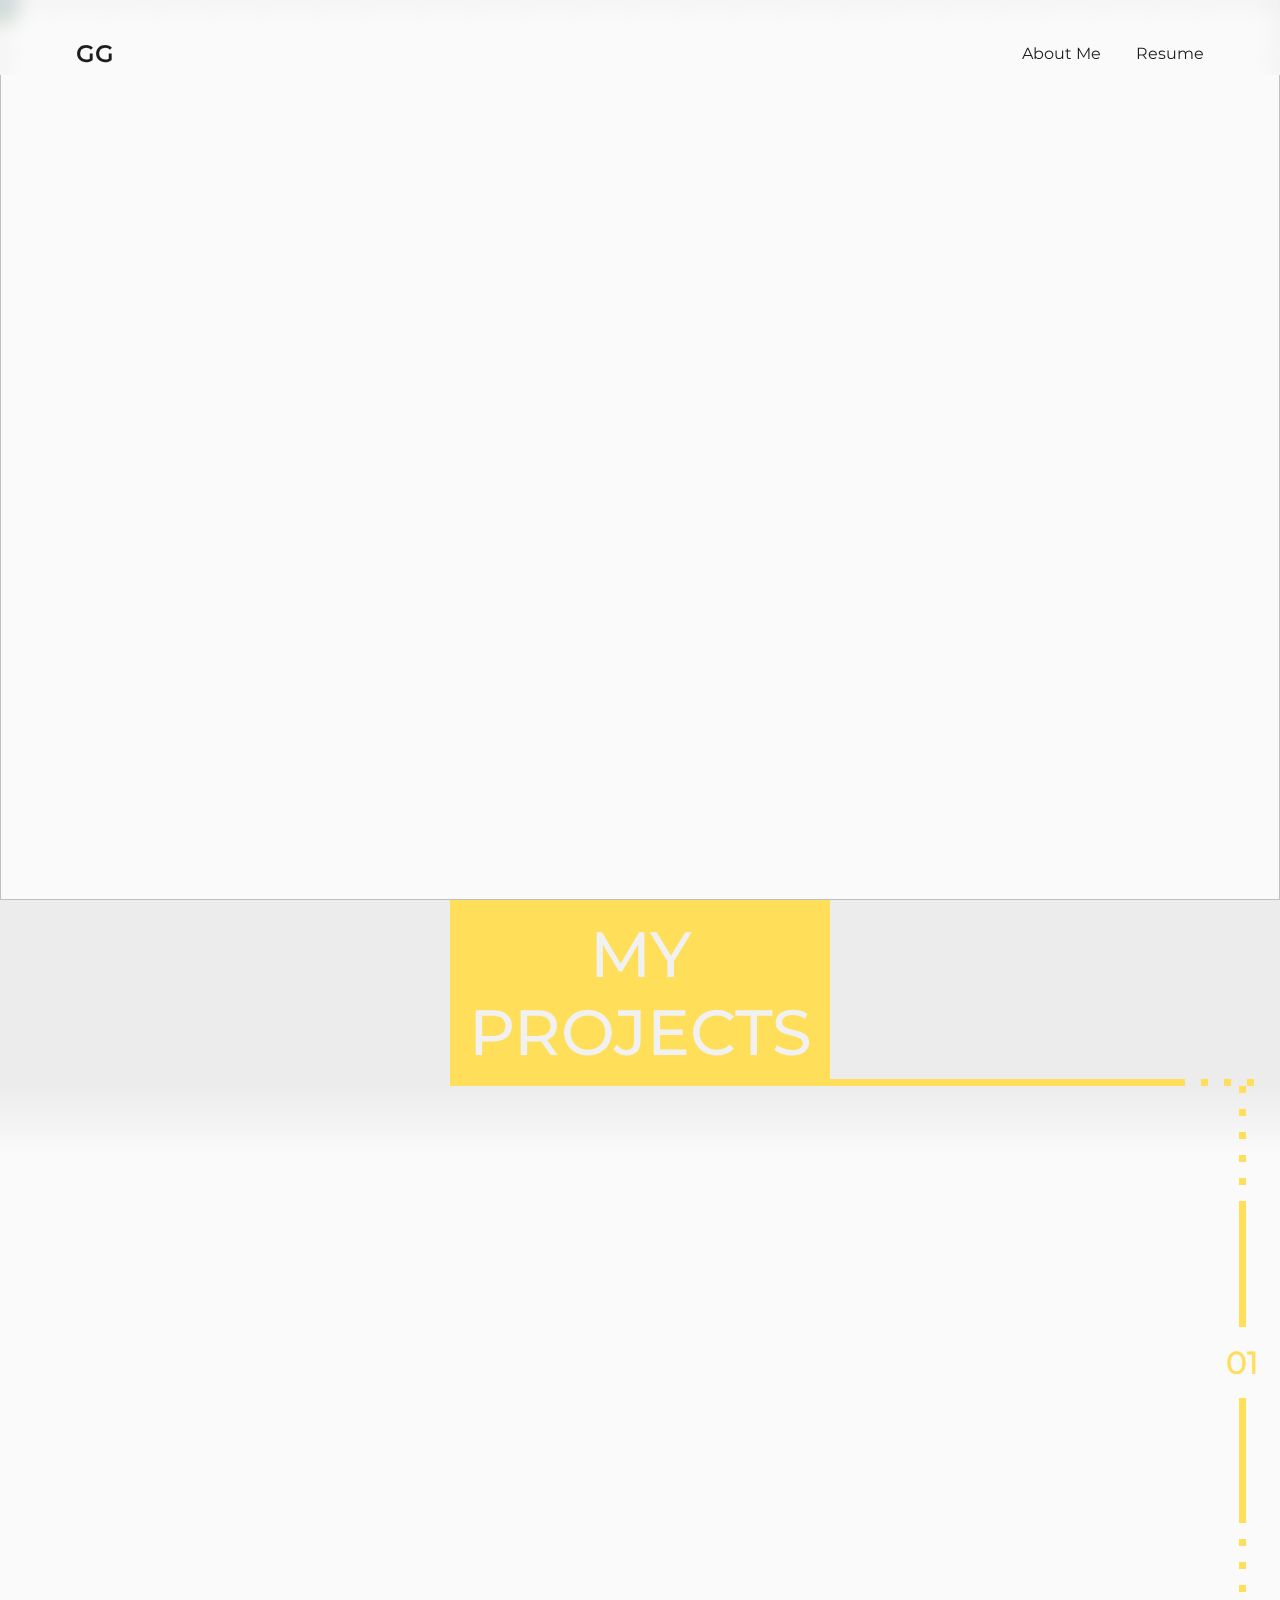
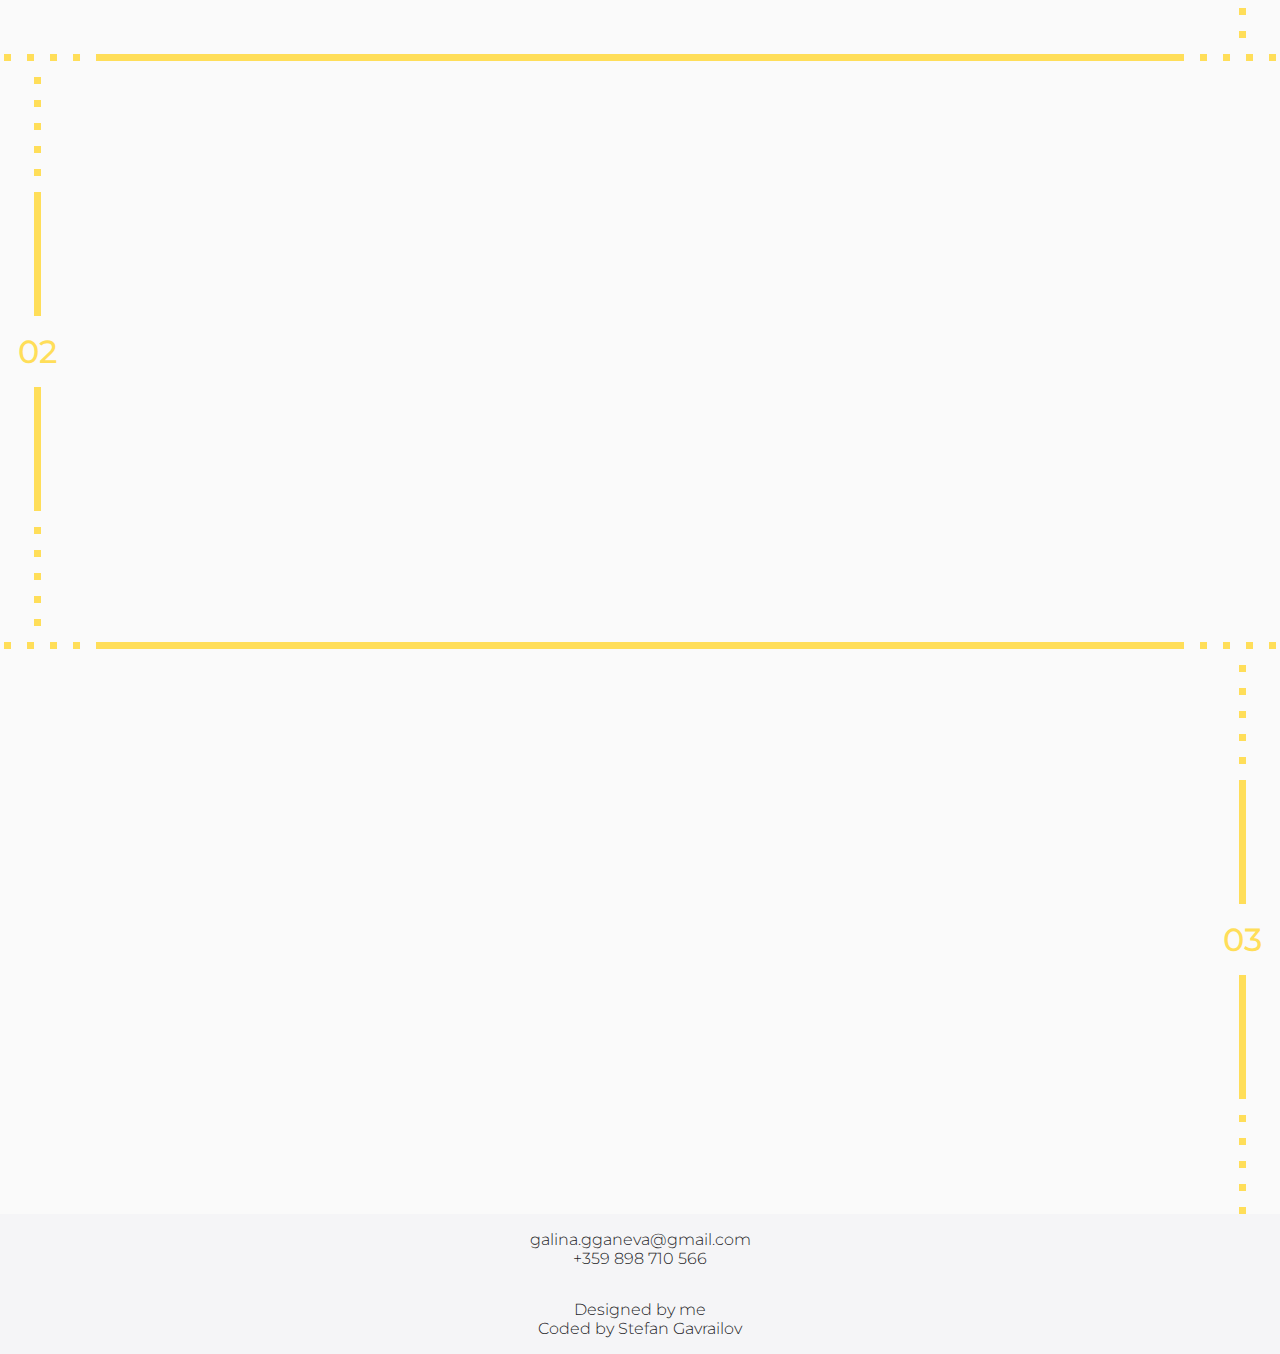
==== index.html @ b359da71 "Added 4th project" ====
<!DOCTYPE html>
<html lang="en">
  <head>
    <meta charset="UTF-8" />
    <meta http-equiv="X-UA-Compatible" content="IE=edge" />
    <meta name="viewport" content="width=device-width, initial-scale=1.0" />
    <title>Galina Ganeva Portfolio</title>
    <link rel="stylesheet" href="css/index.css" />
    <link rel="stylesheet" href="css/header.css" />
    <link rel="stylesheet" href="css/footer.css" />

    <link rel="preconnect" href="https://fonts.googleapis.com" />
    <link rel="preconnect" href="https://fonts.gstatic.com" crossorigin />
    <link
      href="https://fonts.googleapis.com/css2?family=Montserrat:wght@300;400;500;600;700&display=swap"
      rel="stylesheet"
    />
    <script defer src="js/hidden.js"></script>
    <link rel="icon" href="imgs/favicon.ico" />
  </head>
  <body>
    <img class="hero-background" src="imgs/background.png" alt="" />

    <!-- Header -->
    <header class="header glass">
      <div class="left-section">
        <div class="gg-logo">
          <a class="gg-link" href="">GG</a>
        </div>
      </div>
      <div class="right-section">
        <ul class="list">
          <li><a href="about.html">About Me</a></li>
          <li>
            <a href="resume/GalinaGaneva_CV.pdf" target="_blank">Resume</a>
          </li>
        </ul>
      </div>
    </header>

    <!-- Main -->
    <main id="main-content">
      <!-- First Section -->
      <section class="first-section transparent">
        <div id="hero-section" class="transparent">
          <div class="hero-text hidden-left">
            <p class="hero-title">
              <span style="background-color: #fafafa">HI, I'M </span>
              <span class="hero-name">GALINA</span>
            </p>
          </div>
          <p class="hero-desc hidden-left">
            A web design student and an aspiring designer
          </p>
          <div class="empty-background hidden-right"></div>
          <div class="hero-portfolio hidden-right">
            <p class="hero-portfolio-text">MY PORT FOLIO</p>
          </div>
        </div>
        <!-- Arrows -->
        <a href="#second-section" class="arrow-container hidden-right">
          <i class="arrow-down"></i>
          <i class="arrow-down"></i>
        </a>
      </section>
      <!-- My Projects -->
      <div class="project-text-container">
        <div class="empty"></div>
        <div class="projects-text">MY PROJECTS</div>
        <!-- Separation Line -->
        <div class="projects-line">
          <div class="my-projects-line"></div>
          <div class="square"></div>
          <div class="square"></div>
          <div class="square"></div>
        </div>
      </div>
      <!-- Second Section -->
      <section id="second-section" class="project-section second-section">
        <!-- Project Container -->
        <div class="item-section hidden-right">
          <div class="project-container">
            <!-- Image -->
            <div class="project-img">
              <a href="project1.html"
                ><img
                  class="project-picture"
                  src="imgs/project1.png"
                  alt="First Project Picture"
              /></a>
            </div>
            <!-- Text -->
            <div class="project-text">
              <p class="project-year">2022</p>
              <div class="project-content">
                <a class="project-title" href="project1.html"
                  >Casetify Home Page Redesign</a
                >
                <p class="project-desc">
                  Fresh and modern redesign of the Casetify Home Page
                </p>
                <a class="view-project" href="project1.html">View Project</a>
              </div>
            </div>
          </div>
        </div>
        <!-- Project Number Line -->
        <div class="project-number-container">
          <div class="project-square"></div>
          <div class="project-square"></div>
          <div class="project-square"></div>
          <div class="project-square"></div>
          <div class="project-square"></div>
          <div class="project-line"></div>
          <div class="project-number">01</div>
          <div class="project-line"></div>
          <div class="project-square"></div>
          <div class="project-square"></div>
          <div class="project-square"></div>
          <div class="project-square"></div>
          <div class="project-square"></div>
        </div>
      </section>
      <!-- Separation Line -->
      <div class="separation-line">
        <div class="square"></div>
        <div class="square"></div>
        <div class="square"></div>
        <div class="square"></div>
        <div class="line"></div>
        <div class="square"></div>
        <div class="square"></div>
        <div class="square"></div>
        <div class="square"></div>
      </div>
      <!-- Third Section -->
      <section id="third-section" class="project-section third-section">
        <!-- Project Container -->
        <div class="item-section hidden-left">
          <div class="project-container">
            <!-- Image -->
            <div class="project-img">
              <a href="project2.html"
                ><img
                  class="project-picture"
                  src="imgs/project2.png"
                  alt="Second Project Picture"
              /></a>
            </div>
            <!-- Text -->
            <div class="project-text">
              <p class="project-year">2023</p>
              <div class="project-content">
                <a href="project2.html" class="project-title"
                  >Spotify Home Screen Redesign</a
                >
                <p class="project-desc">
                  A version of the current Spotify home screen that simpifies
                  the user flow
                </p>
                <a class="view-project" href="project2.html">View Project</a>
              </div>
            </div>
          </div>
        </div>
        <!-- Project Number Line -->
        <div class="project-number-container">
          <div class="project-square"></div>
          <div class="project-square"></div>
          <div class="project-square"></div>
          <div class="project-square"></div>
          <div class="project-square"></div>
          <div class="project-line"></div>
          <div class="project-number">02</div>
          <div class="project-line"></div>
          <div class="project-square"></div>
          <div class="project-square"></div>
          <div class="project-square"></div>
          <div class="project-square"></div>
          <div class="project-square"></div>
        </div>
      </section>
      <!-- Separation Line -->
      <div class="separation-line">
        <div class="square"></div>
        <div class="square"></div>
        <div class="square"></div>
        <div class="square"></div>
        <div class="line"></div>
        <div class="square"></div>
        <div class="square"></div>
        <div class="square"></div>
        <div class="square"></div>
      </div>
      <!-- Fourth Section -->
      <section class="project-section fourth-section">
        <!-- Project Container -->
        <div class="item-section hidden-right">
          <div class="project-container">
            <!-- Image -->
            <div class="project-img">
              <a href="project3.html"
                ><img
                  class="project-picture"
                  src="imgs/project3.png"
                  alt="First Project Picture"
              /></a>
            </div>
            <!-- Text -->
            <div class="project-text">
              <p class="project-year">2023</p>
              <div class="project-content">
                <a class="project-title" href="project3.html">Bisc-Fit</a>
                <p class="project-desc">Healthy and tasty cookie brand</p>
                <a class="view-project" href="project3.html">View Project</a>
              </div>
            </div>
          </div>
        </div>
        <!-- Project Number Line -->
        <div class="project-number-container">
          <div class="project-square"></div>
          <div class="project-square"></div>
          <div class="project-square"></div>
          <div class="project-square"></div>
          <div class="project-square"></div>
          <div class="project-line"></div>
          <div class="project-number">03</div>
          <div class="project-line"></div>
          <div class="project-square"></div>
          <div class="project-square"></div>
          <div class="project-square"></div>
          <div class="project-square"></div>
          <div class="project-square"></div>
        </div>
      </section>
    </main>

    <!-- Footer -->
    <footer class="footer">
      <div class="middle-section">
        <div class="contact-container">
          <a class="footer-click" href="mailto:galina.gganeva@gmail.com"
            >galina.gganeva@gmail.com</a
          >
          <a class="footer-click" href="tel:+359 898 710 566"
            >+359 898 710 566</a
          >
        </div>
        <div class="credit-container">
          <p class="footer-text">Designed by me</p>
          <p class="footer-text">
            Coded by
            <a
              class="footer-click"
              href="https://github.com/Maglata"
              target="_blank"
              >Stefan Gavrailov</a
            >
          </p>
        </div>
      </div>
    </footer>
  </body>
</html>
---- css/index.css ----
/* Variables */
:root {
  --color-white: #fafafa;
  --color-black: #1d1d1f;
  --color-yellow: #ffde59;
  --color-trans-yellow: rgba(255, 222, 89, 0.9);
  --angle: 45deg; /* initial arrow rotation angle */
  --offset: 5px; /* wiggle animation offset */
}

/* Main Section */
.first-section {
  height: calc(100svh - 4.6875rem);
  display: flex;
  flex-direction: column;
  justify-content: space-between;
  padding: 12rem 1rem 2rem 1rem;
  box-sizing: border-box;
}
#hero-section {
  background-color: transparent;
  display: grid;
  grid-template-columns: 800px 1fr 325px;
  grid-template-areas:
    ". . portfolio"
    "text filler portfolio"
    "description . .";
  grid-column-gap: 0;
  justify-content: space-between;
  padding-left: 4rem;
  padding-right: 4rem;
}
.hero-text {
  grid-area: text;
  display: inline-flex;
  flex-direction: column;
}
.hero-title {
  background-color: var(--color-trans-yellow);
  margin: 0;
  font-size: 6rem;
}
.hero-name {
  font-weight: 600;
  color: #fafafa;
}
.hero-desc {
  grid-area: description;
  margin: 0;
  font-size: 2rem;
}
.hero-portfolio-text {
  margin: 0px;
  font-style: normal;
  font-weight: 700;
  font-size: 6rem;
  line-height: 7rem;
  text-align: right;
}
.hero-portfolio {
  display: inline-flex;
  grid-area: portfolio;
  background-color: var(--color-trans-yellow);
  color: #ececec;
}
.empty-background {
  grid-area: filler;
  background-color: var(--color-trans-yellow);
}

/* Arrows */
.arrow-container {
  display: flex;
  flex-direction: column;
  justify-content: center;
  align-items: center;
  width: 100%;
}

.arrow-down {
  border: solid var(--color-yellow);
  border-width: 0 0.375rem 0.375rem 0;
  padding: 1rem;
  rotate: var(--angle);
  transform: rotate(45deg);
  -webkit-transform: rotate(45deg);
  margin-top: -1rem;
  animation: wiggle 0.5s ease-in-out infinite alternate;
}
/* Project Section */
.project-section {
  display: flex;
}
.item-section {
  width: 94.6%;
}
/* Project Number */
.project-number-container {
  display: flex;
  gap: 1rem;
  flex-direction: column;
  justify-content: center;
  align-items: center;
  width: 5%;
}
.project-number {
  color: var(--color-yellow);
  font-weight: 500;
  font-size: 2rem;
  width: fit-content;
}
.project-line {
  max-width: 7px;
  width: 100%;
  height: 35%;
  background-color: var(--color-yellow);
}
.project-square {
  max-width: 7px;
  width: 100%;
  max-height: 7px;
  height: 100%;
  background-color: var(--color-yellow);
}
/* Second Section */
.second-section {
  background: linear-gradient(180deg, #ececec 0%, #fafafa 12.5%);
}
/* Third Section */
.third-section {
  background-color: transparent;
  flex-direction: row-reverse;
}
.third-section .project-container {
  flex-direction: row-reverse;
}
.third-section .project-text {
  width: 35%;
}
.third-section .project-content {
  max-width: 85%;
  width: fit-content;
}
/* Project Container */
.project-text-container {
  background: #ececec;
  display: flex;
  justify-content: space-between;
  align-items: end;
}
/* Projects Line */
.projects-line {
  display: flex;
  gap: 1rem;
  height: 7px;
  width: 100%;
  align-items: center;
}
.my-projects-line {
  height: 7px;
  width: 78.8%;
  background-color: var(--color-yellow);
}
.projects-text {
  width: 80%;
  text-align: center;
  padding: 0.9375rem 0.625rem;
  font-weight: 500;
  font-size: 4rem;
  color: #f1f1f1;
  background: #ffde59;
}
.project-container {
  max-height: 100%;
  display: flex;
  justify-content: center;
}
.project-picture {
  width: 100%;
  max-width: 62.5rem;
  max-height: 62.5rem;
}
.project-img {
  width: 45%;
}
.project-text {
  display: flex;
  flex-direction: column;
  text-align: left;
  justify-content: center;
  box-sizing: border-box;
  gap: 20%;
  width: 50%;
}
.project-year {
  font-weight: 300;
  font-size: 2rem;
  margin: 0;
}
.project-title {
  text-decoration: none;
  color: var(--color-black);
  margin: 0;
  padding: 0 0 0 0;
  font-weight: 500;
  font-size: 3.25rem;
}
.project-desc {
  margin: 0;
  margin-left: 1px;
  padding: 0.5rem 0 7rem 0;
  font-weight: 300;
  font-size: 1.875rem;
}
.view-project {
  position: relative;
  margin: 0;
  padding: 0 0 0 0;
  font-weight: 500;
  font-size: 1.625rem;

  margin-left: 0.25rem;
  text-decoration: none;
  color: #1d1d1f;
}
.view-project::after {
  content: "";
  position: absolute;
  left: 0;
  bottom: -6px;
  width: 100%;
  height: 5px;
  background: #ffde59;
  border-radius: 5px;
  transform-origin: right;
  transform: scaleX(0);
  transition: transform 0.5s;
}
.view-project:hover::after {
  transform-origin: left;
  transform: scaleX(1);
}
.project-content {
  max-width: 75%;
}
/* Separation Line */
.separation-line {
  display: flex;
  justify-content: center;
  background-color: var(--color-white);
  height: 7px;
  padding: 1rem 0 1rem 0;
  gap: 1rem;
}
.line {
  height: 100%;
  width: 85%;
  background-color: var(--color-yellow);
}
.square {
  height: 100%;
  width: 100%;
  max-width: 7px;
  background-color: var(--color-yellow);
}

/* General */
html {
  scroll-behavior: smooth;
  overflow-x: clip;
}
body {
  height: 100%;
  max-width: 100%;
  background: var(--color-white);
  color: #1d1d1f;
  font-family: Montserrat;
  margin: 0;
  overflow-x: clip;

  /* Hide scrollbar for IE, Edge and Firefox */
  -ms-overflow-style: none; /* IE and Edge */
  scrollbar-width: none; /* Firefox */
}
button {
  font-family: Montserrat;
}
section {
  position: relative;
}
.transparent {
  background: transparent;
}
.hero-background {
  position: absolute;
  width: 100%;
  height: 100%;
}
.empty {
  width: 100%;
}
/* Hide scrollbar for Chrome, Safari and Opera */
body::-webkit-scrollbar {
  display: none;
}
/* Media */
@media (max-width: 900px) {
  /* First Section */
  .first-section {
    display: flex;
    flex-direction: column;
    justify-content: space-between;
    padding: 1rem 1rem 2rem 1rem;
    box-sizing: border-box;
  }
  /* Number Line Adjustment */
  .project-number-container {
    width: fit-content;
  }
  .second-section {
    padding: 0 0.5rem 0 0;
  }
  .third-section {
    padding: 0 0 0 0.5rem;
  }
  .fourth-section {
    padding: 0 0.5rem 0 0;
  }
  /* Square removal */
  .square,
  .project-square {
    display: none;
  }
  /* Line adjustment */
  .project-line {
    max-width: 5px;
    height: 35%;
  }
  .project-number {
    font-size: 1.75rem;
  }
  #hero-section {
    display: grid;
    grid-template-columns: 1fr;
    grid-template-areas:
      ". . portfolio"
      "text filler portfolio"
      "description . .";
    padding: 50% 0 0 0;
  }
  .hero-title {
    background-color: transparent;
  }
  .hero-desc {
    font-size: 1.25rem;
  }
  .hero-title {
    font-size: 4rem;
  }
  .arrow-down {
    padding: 0.5rem;
    margin-top: -0.5rem;
    border-width: 0 3px 3px 0;
  }
  .arrow-container {
    padding-bottom: 1rem;
  }
  .empty-background,
  .hero-portfolio,
  .hero-background,
  .separation-line,
  .projects-line,
  .empty {
    display: none;
  }
  .hero-name {
    background-color: var(--color-trans-yellow);
  }
  /* My Projects */
  .projects-text {
    margin: 0;
    font-size: 2rem;
    width: fit-content;
  }
  .project-text-container {
    background: #fafafa;
    justify-content: center;
  }
  /* Second and Third Section */
  .second-section,
  .third-section {
    background: transparent;
  }
  .third-section .project-container {
    flex-direction: column;
  }
  .third-section .project-container .project-text {
    padding: 0 0 0 1rem;
    width: 100%;
  }
  /* Project Container */
  .project-container {
    flex-direction: column;
    padding-bottom: 1rem;
  }
  .project-img {
    width: 100%;
    height: 25%;
  }
  .project-text {
    padding: 0 0 0 1rem;
    width: 100%;
  }
  .project-year {
    font-size: 1rem;
    padding: 0 0 1rem 0;
  }
  .project-title {
    font-size: 1.5rem;
  }
  .project-desc {
    font-size: 1rem;
    padding: 0.375rem 0 2rem 0;
  }
  .view-project {
    font-size: 1rem;
  }
  /* General */
  section {
    max-height: 100svh;
    min-height: 100%;
    position: relative;
  }
}
@media (prefers-reduced-motion) {
  .hidden {
    transition: none;
  }
}
/* Transitions */
.hidden-left {
  visibility: hidden;
  opacity: 0;
  filter: blur(5px);
  transform: translateX(-100%);
  transition: all 1.5s;
}
.hidden-right {
  visibility: hidden;
  opacity: 0;
  filter: blur(5px);
  transform: translateX(100%);
  transition: all 1.5s;
}
.show {
  visibility: visible;
  opacity: 1;
  filter: blur(0);
  transform: translateX(0);
}
/* Animations */
@keyframes wiggle {
  0% {
    transform: translate(0, 0);
  }
  100% {
    transform: translate(-5px, -5px);
  }
}
---- css/header.css ----
/* Header */
.header {
  display: flex;
  justify-content: space-between;
  align-items: center;
  background-color: transparent;
  position: sticky;
  z-index: 100;
  left: 0;
  right: 0;
  top: 0;
  height: 4.6875rem;
  padding: 0 1rem 0 1rem;
}
/* Blurred Background Effect */
.glass {
  background: linear-gradient(
    135deg,
    rgba(255, 255, 255, 0.1),
    rgba(255, 255, 255, 0)
  );
  backdrop-filter: blur(10px);
  -webkit-backdrop-filter: blur(10px);
}
/* Header Left Secction */
.left-section {
  display: flex;
  margin-top: 2em;
  margin-left: 3.75em;
}
.gg-link {
  font-weight: 600;
  font-size: 1.5rem;

  text-decoration: none;
  color: #1d1d1f;
}

/* Header Right Seaction  */
.header .right-section {
  display: flex;
  margin-top: 2em;
  margin-right: 3.75em;
}
.right-section a {
  text-decoration-color: #ffde59;
  text-decoration: none;
  color: #1d1d1f;
  margin-left: 2.2em;
}
.right-section a:hover {
  text-decoration: underline;
  text-decoration-color: #ffde59;
  text-decoration-thickness: 0.25em; /* .25rem / 1rem = 0.25em */
}
.list {
  list-style: none;
  display: flex;
}
.selected {
  text-decoration: underline;
  text-decoration-color: #ffde59;
  text-decoration-thickness: 0.25em;
}
/* Header Hamburger */

@media (max-width: 900px) {
  /* Header */
  .header .left-section,
  .header,
  .header .right-section {
    margin: 0;
  }
}
---- css/footer.css ----
/* Footer */
.footer {
  display: flex;
  height: fit-content;
  justify-content: center;
  align-items: center;
  left: 0;
  right: 0;
  bottom: 0;
  background-color: #f5f5f7;
}
.footer .middle-section {
  display: flex;
  flex-direction: column;
}
.credit-container,
.contact-container {
  display: flex;
  flex-direction: column;
  padding: 1rem 0 1rem 0;
  text-align: center;
}
.footer-text,
.footer-click {
  text-decoration: none;
  color: var(--color-black);
  margin: 0;
  font-weight: 300;
  font-size: 1rem;
  transition: all 0.15s;
}
.footer-click:hover {
  /* text-decoration: underline;
  text-decoration-color: var(--color-black);
  text-decoration-thickness: 0.1rem; */
  border-bottom: solid var(--color-black) 0.1rem;
}

@media (max-width: 900px) {
  /* Footer */
  .footer-text {
    font-size: 0.875rem;
  }
}
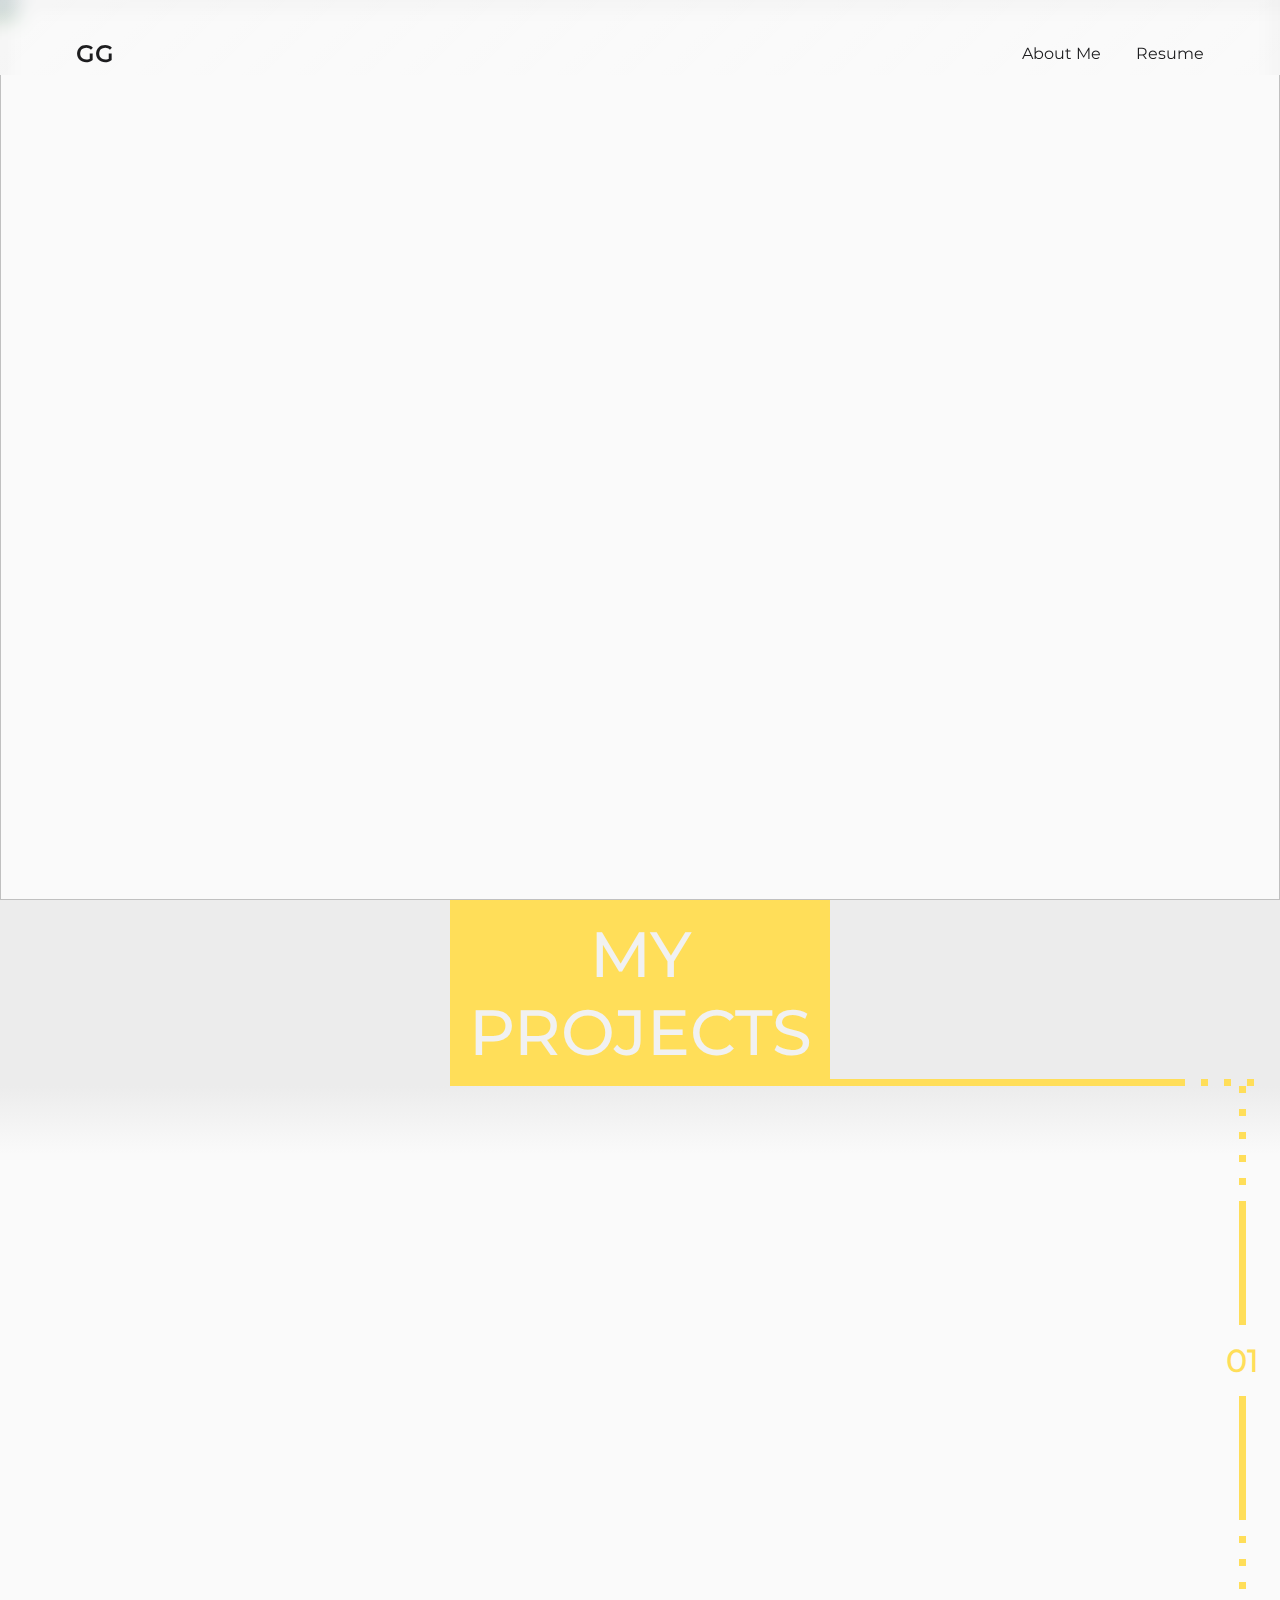
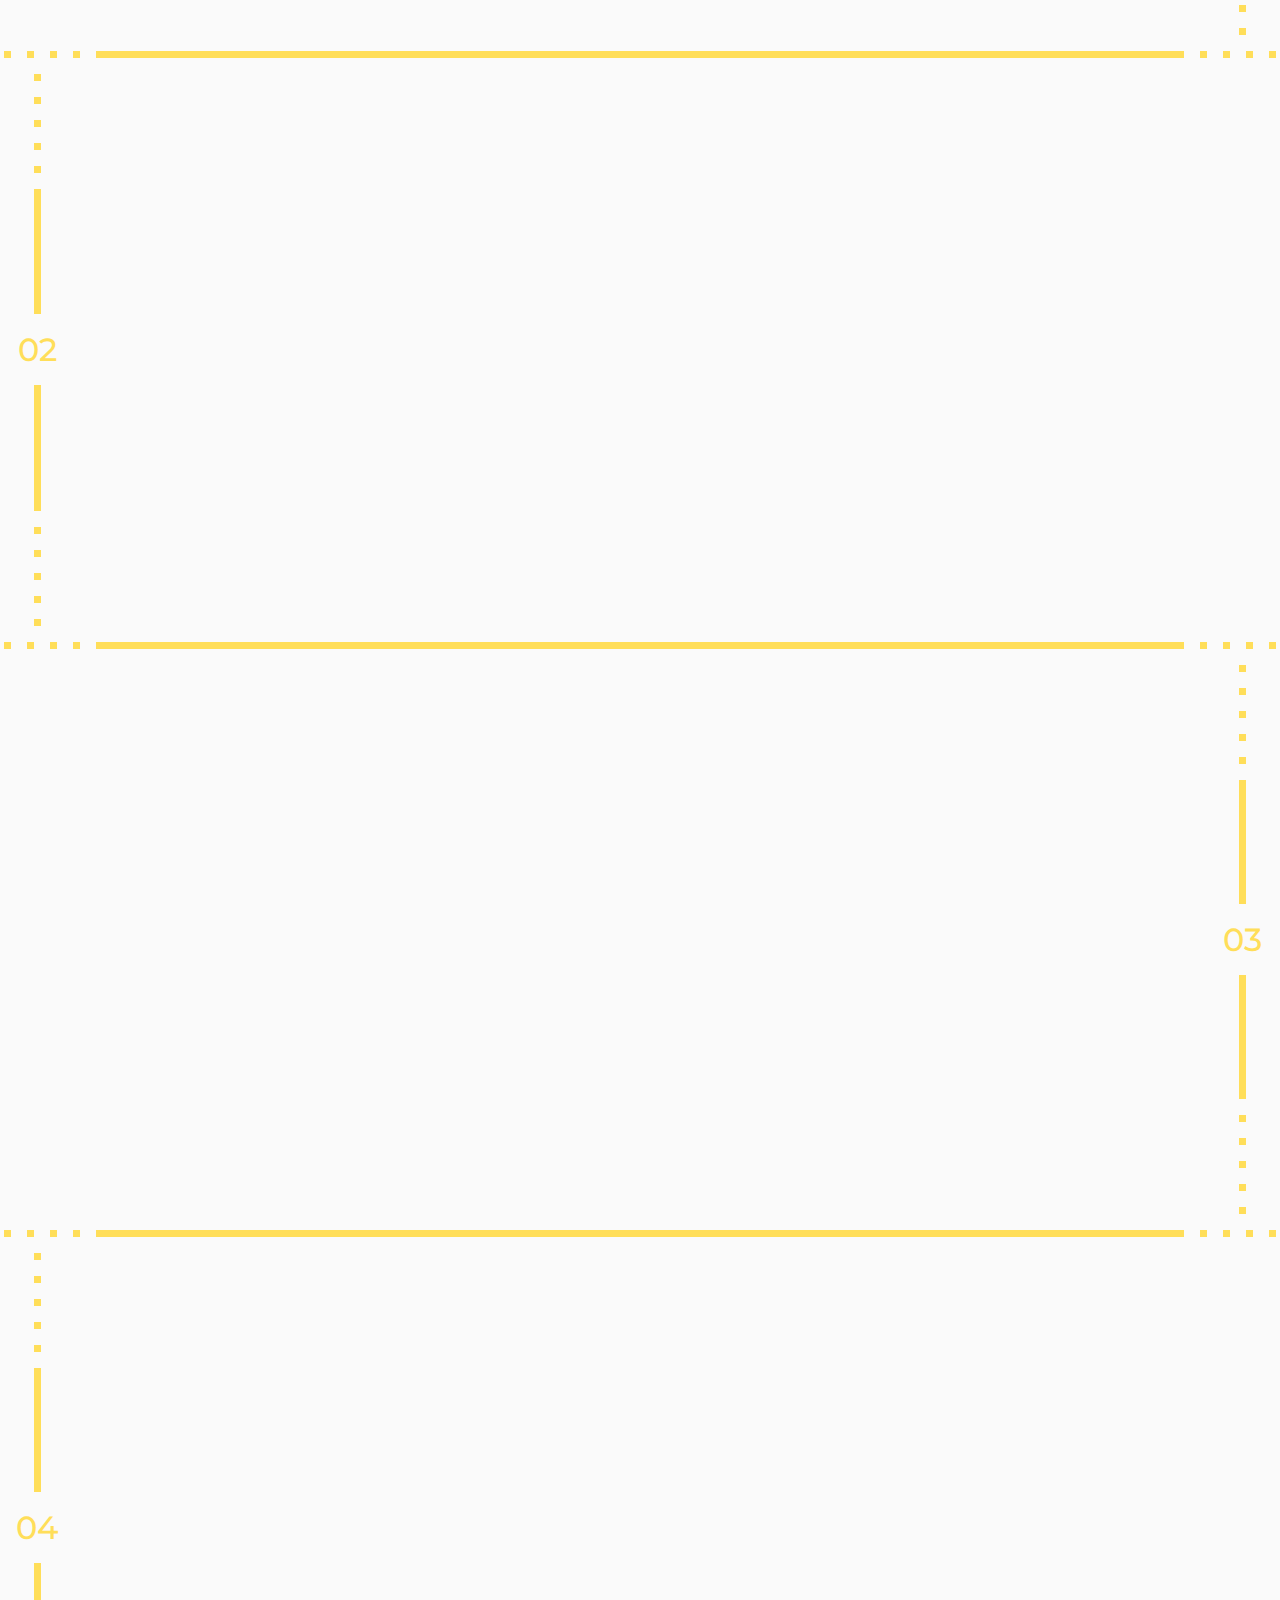
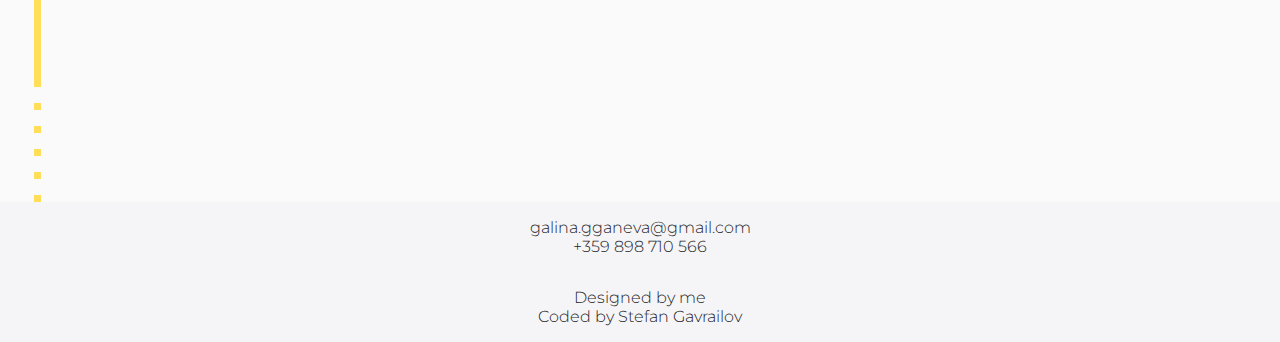
==== commit 74a1bcf4: "Added 4th section for final project" ====
--- a/index.html
+++ b/index.html
@@ -63,6 +63,7 @@
           <i class="arrow-down"></i>
         </a>
       </section>
+
       <!-- My Projects -->
       <div class="project-text-container">
         <div class="empty"></div>
@@ -75,14 +76,77 @@
           <div class="square"></div>
         </div>
       </div>
-      <!-- Second Section -->
+
+      <!-- Second Section Wasteless -->
       <section id="second-section" class="project-section second-section">
         <!-- Project Container -->
         <div class="item-section hidden-right">
           <div class="project-container">
             <!-- Image -->
             <div class="project-img">
-              <a href="project1.html"
+              <a href="project-wasteless.html"
+                ><img
+                  class="project-picture"
+                  src="imgs/project4.png"
+                  alt="First Project Picture"
+              /></a>
+            </div>
+            <!-- Text -->
+            <div class="project-text">
+              <p class="project-year">2023</p>
+              <div class="project-content">
+                <a class="project-title" href="project-wasteless.html"
+                  >Wasteless App</a
+                >
+                <p class="project-desc">
+                  App that tracks expiration dates of food in your home
+                </p>
+                <a class="view-project" href="project-wasteless.html"
+                  >View Project</a
+                >
+              </div>
+            </div>
+          </div>
+        </div>
+        <!-- Project Number Line -->
+        <div class="project-number-container">
+          <div class="project-square"></div>
+          <div class="project-square"></div>
+          <div class="project-square"></div>
+          <div class="project-square"></div>
+          <div class="project-square"></div>
+          <div class="project-line"></div>
+          <div class="project-number">01</div>
+          <div class="project-line"></div>
+          <div class="project-square"></div>
+          <div class="project-square"></div>
+          <div class="project-square"></div>
+          <div class="project-square"></div>
+          <div class="project-square"></div>
+        </div>
+      </section>
+
+      <!-- Separation Line -->
+      <div class="separation-line">
+        <div class="square"></div>
+        <div class="square"></div>
+        <div class="square"></div>
+        <div class="square"></div>
+        <div class="line"></div>
+        <div class="square"></div>
+        <div class="square"></div>
+        <div class="square"></div>
+        <div class="square"></div>
+      </div>
+
+      <!-- Third Section Casetify -->
+      <section id="third-section" class="project-section third-section">
+        <!-- Project Container -->
+        <div class="item-section hidden-right">
+          <div class="project-container">
+            <!-- Image -->
+            <div class="project-img">
+              <a href="project-casetify.html"
                 ><img
                   class="project-picture"
                   src="imgs/project1.png"
@@ -93,13 +157,15 @@
             <div class="project-text">
               <p class="project-year">2022</p>
               <div class="project-content">
-                <a class="project-title" href="project1.html"
+                <a class="project-title" href="project-casetify.html"
                   >Casetify Home Page Redesign</a
                 >
                 <p class="project-desc">
                   Fresh and modern redesign of the Casetify Home Page
                 </p>
-                <a class="view-project" href="project1.html">View Project</a>
+                <a class="view-project" href="project-casetify.html"
+                  >View Project</a
+                >
               </div>
             </div>
           </div>
@@ -112,15 +178,16 @@
           <div class="project-square"></div>
           <div class="project-square"></div>
           <div class="project-line"></div>
-          <div class="project-number">01</div>
-          <div class="project-line"></div>
-          <div class="project-square"></div>
-          <div class="project-square"></div>
-          <div class="project-square"></div>
-          <div class="project-square"></div>
-          <div class="project-square"></div>
-        </div>
-      </section>
+          <div class="project-number">02</div>
+          <div class="project-line"></div>
+          <div class="project-square"></div>
+          <div class="project-square"></div>
+          <div class="project-square"></div>
+          <div class="project-square"></div>
+          <div class="project-square"></div>
+        </div>
+      </section>
+
       <!-- Separation Line -->
       <div class="separation-line">
         <div class="square"></div>
@@ -133,14 +200,15 @@
         <div class="square"></div>
         <div class="square"></div>
       </div>
-      <!-- Third Section -->
-      <section id="third-section" class="project-section third-section">
+
+      <!-- Fourth Section Spotify -->
+      <section id="fourth-section" class="project-section fourth-section">
         <!-- Project Container -->
         <div class="item-section hidden-left">
           <div class="project-container">
             <!-- Image -->
             <div class="project-img">
-              <a href="project2.html"
+              <a href="project-spotify.html"
                 ><img
                   class="project-picture"
                   src="imgs/project2.png"
@@ -151,14 +219,16 @@
             <div class="project-text">
               <p class="project-year">2023</p>
               <div class="project-content">
-                <a href="project2.html" class="project-title"
+                <a href="project-spotify.html" class="project-title"
                   >Spotify Home Screen Redesign</a
                 >
                 <p class="project-desc">
                   A version of the current Spotify home screen that simpifies
                   the user flow
                 </p>
-                <a class="view-project" href="project2.html">View Project</a>
+                <a class="view-project" href="project-spotify.html"
+                  >View Project</a
+                >
               </div>
             </div>
           </div>
@@ -171,15 +241,16 @@
           <div class="project-square"></div>
           <div class="project-square"></div>
           <div class="project-line"></div>
-          <div class="project-number">02</div>
-          <div class="project-line"></div>
-          <div class="project-square"></div>
-          <div class="project-square"></div>
-          <div class="project-square"></div>
-          <div class="project-square"></div>
-          <div class="project-square"></div>
-        </div>
-      </section>
+          <div class="project-number">03</div>
+          <div class="project-line"></div>
+          <div class="project-square"></div>
+          <div class="project-square"></div>
+          <div class="project-square"></div>
+          <div class="project-square"></div>
+          <div class="project-square"></div>
+        </div>
+      </section>
+
       <!-- Separation Line -->
       <div class="separation-line">
         <div class="square"></div>
@@ -192,14 +263,15 @@
         <div class="square"></div>
         <div class="square"></div>
       </div>
-      <!-- Fourth Section -->
-      <section class="project-section fourth-section">
+
+      <!-- Fifth Section Bisc-Fit -->
+      <section class="project-section third-section">
         <!-- Project Container -->
         <div class="item-section hidden-right">
           <div class="project-container">
             <!-- Image -->
             <div class="project-img">
-              <a href="project3.html"
+              <a href="project-biscfit.html"
                 ><img
                   class="project-picture"
                   src="imgs/project3.png"
@@ -210,9 +282,13 @@
             <div class="project-text">
               <p class="project-year">2023</p>
               <div class="project-content">
-                <a class="project-title" href="project3.html">Bisc-Fit</a>
+                <a class="project-title" href="project-biscfit.html"
+                  >Bisc-Fit</a
+                >
                 <p class="project-desc">Healthy and tasty cookie brand</p>
-                <a class="view-project" href="project3.html">View Project</a>
+                <a class="view-project" href="project-biscfit.html"
+                  >View Project</a
+                >
               </div>
             </div>
           </div>
@@ -225,7 +301,7 @@
           <div class="project-square"></div>
           <div class="project-square"></div>
           <div class="project-line"></div>
-          <div class="project-number">03</div>
+          <div class="project-number">04</div>
           <div class="project-line"></div>
           <div class="project-square"></div>
           <div class="project-square"></div>
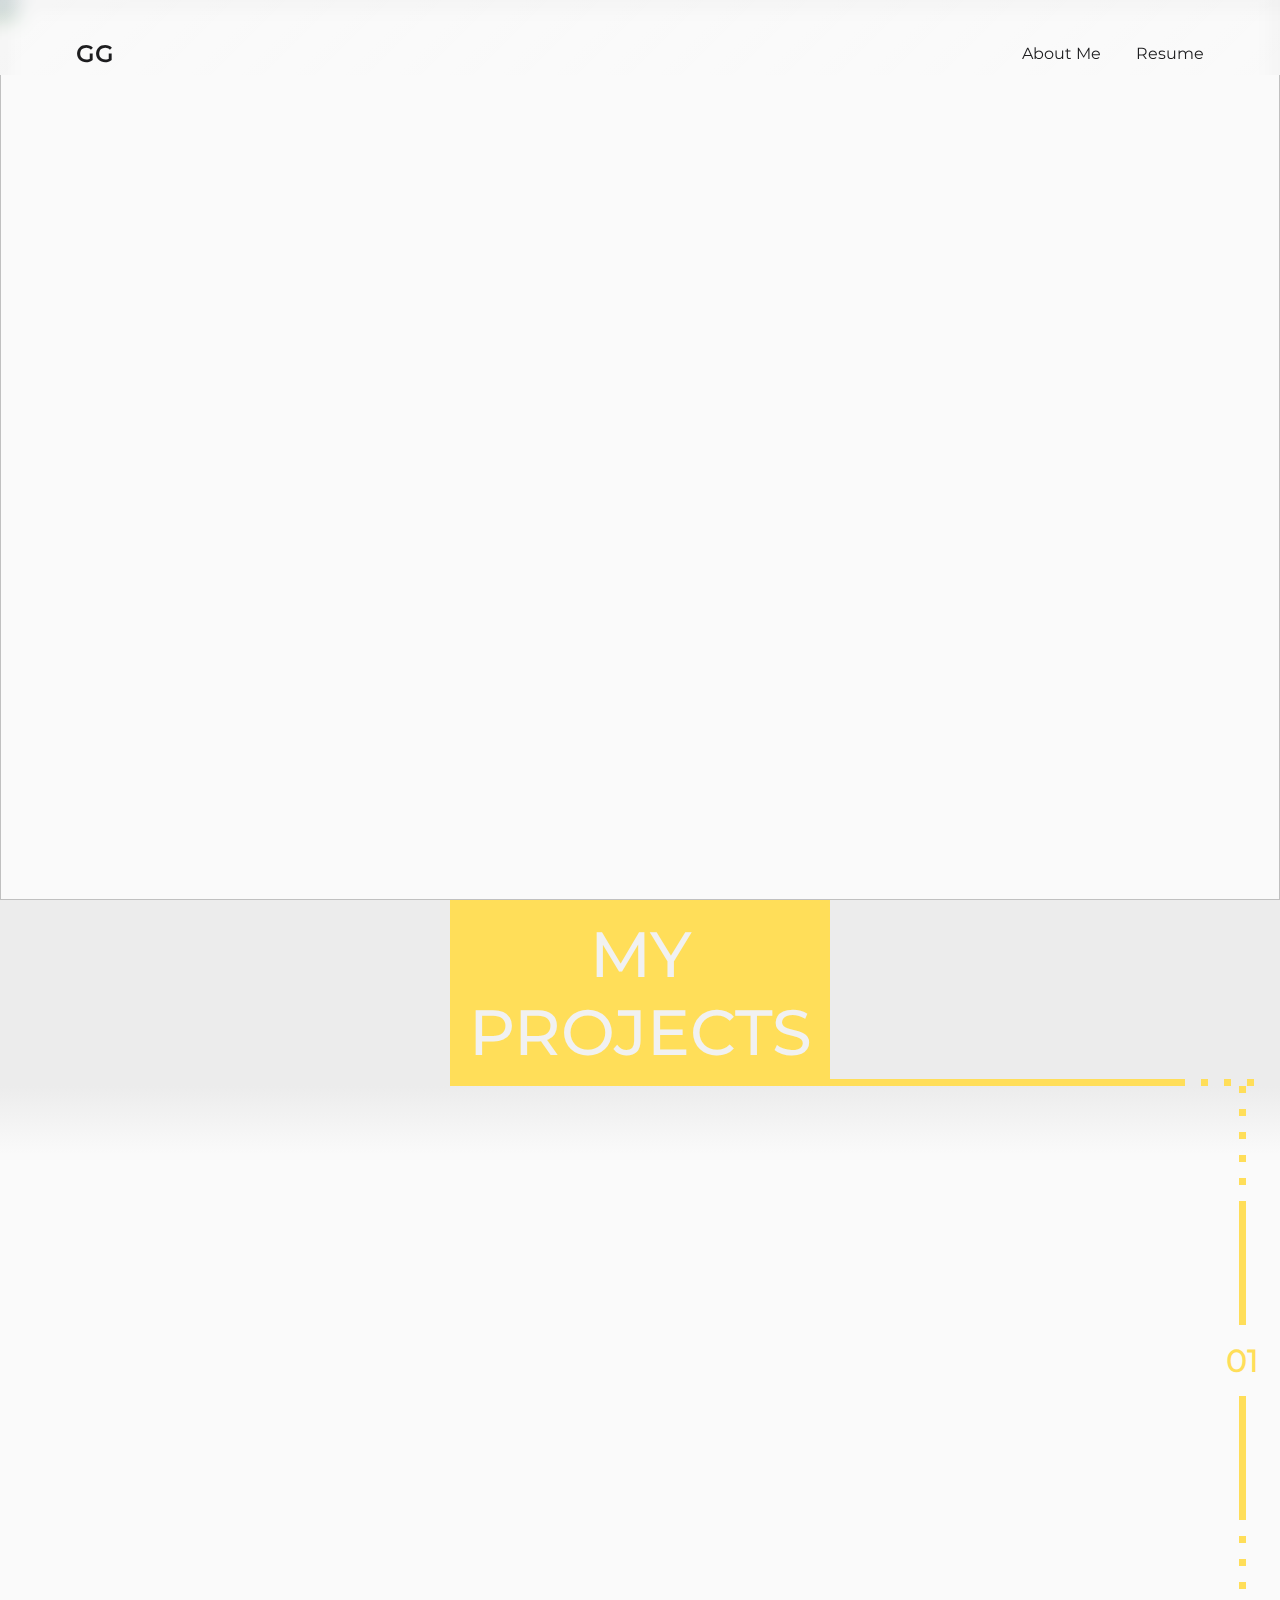
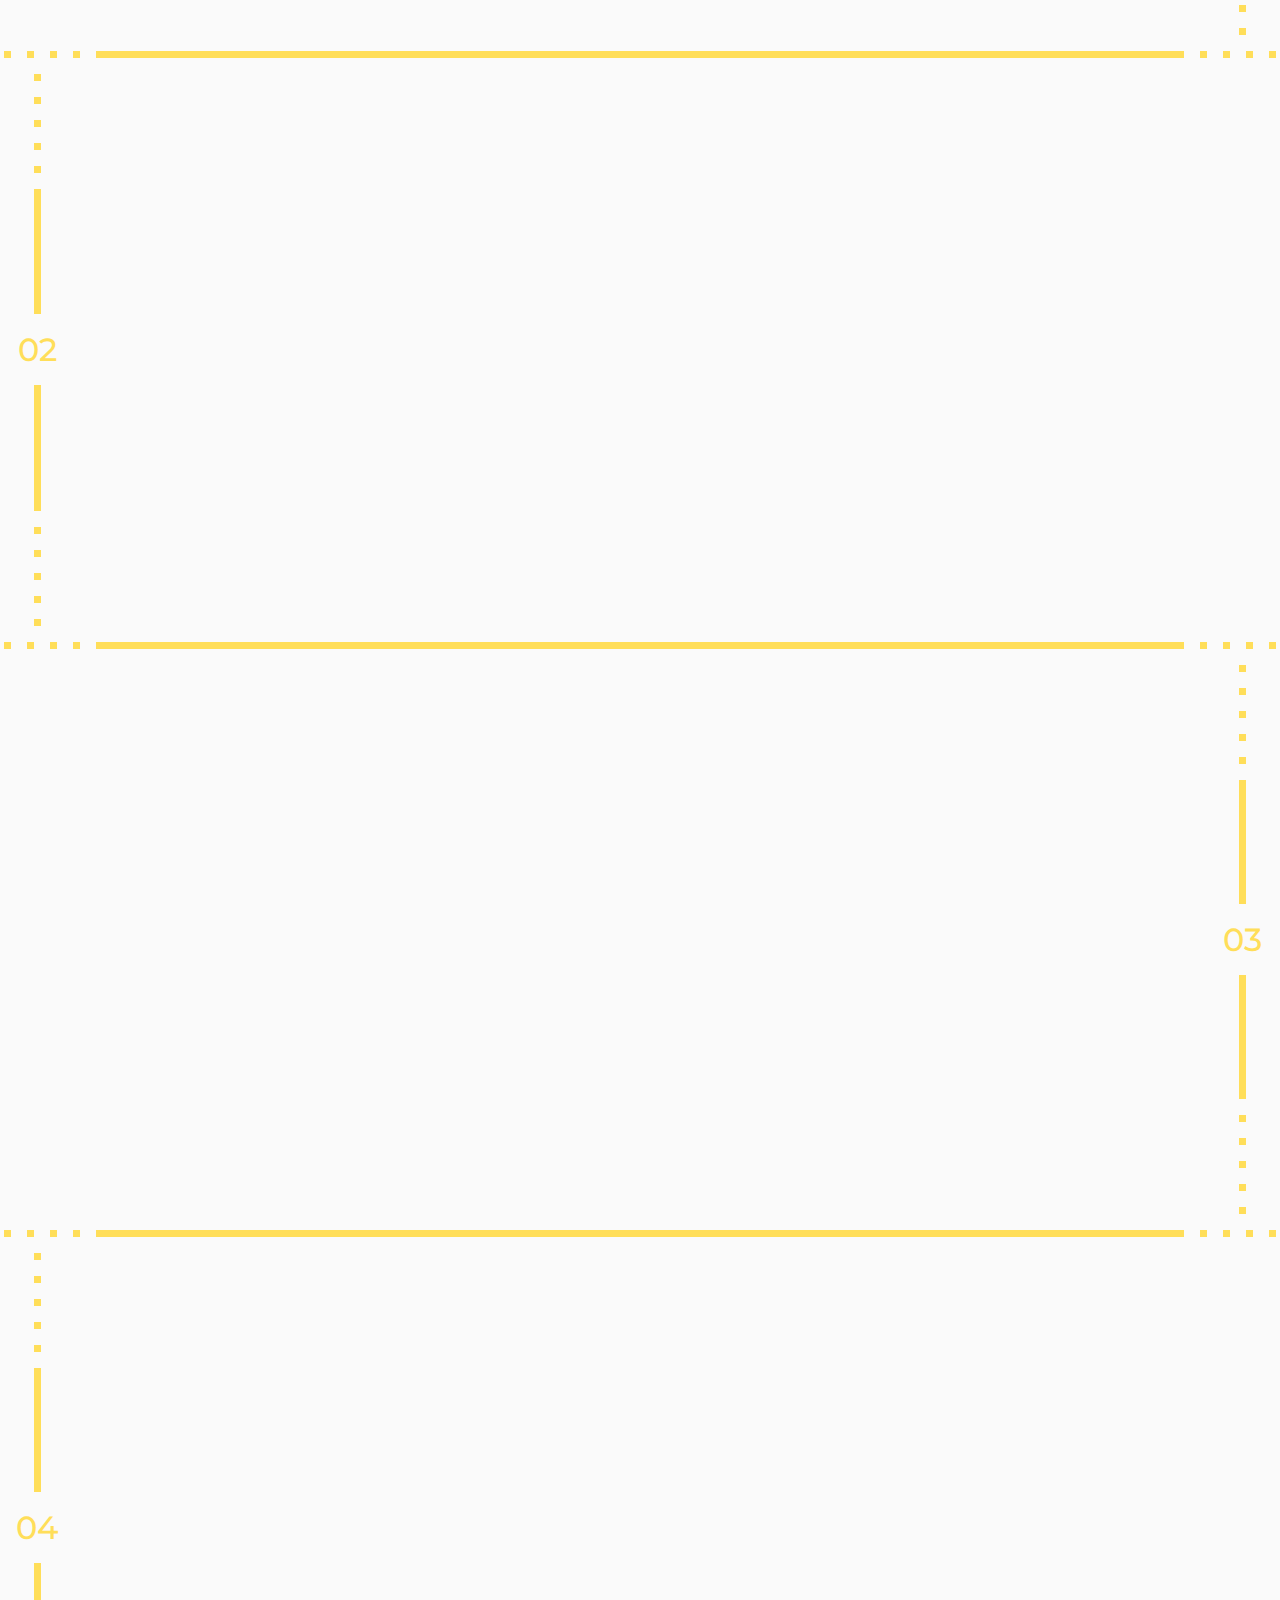
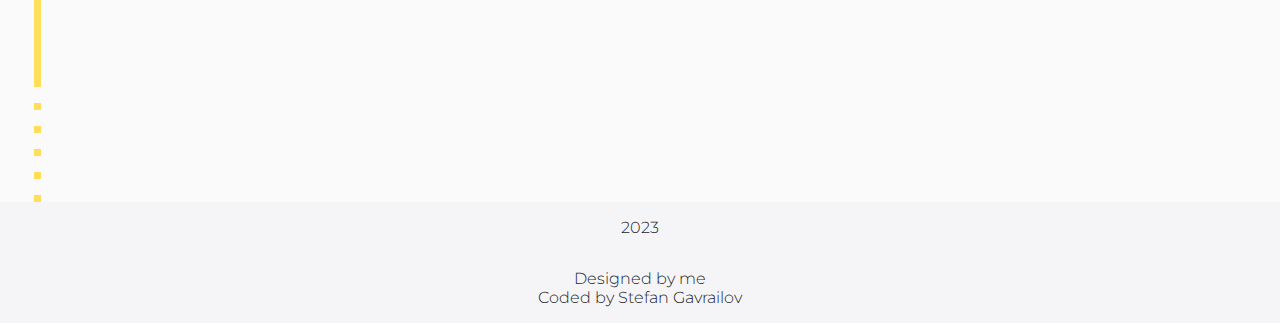
==== commit 4e000fde: "Adjusted footer" ====
--- a/index.html
+++ b/index.html
@@ -80,7 +80,7 @@
       <!-- Second Section Wasteless -->
       <section id="second-section" class="project-section second-section">
         <!-- Project Container -->
-        <div class="item-section hidden-right">
+        <div class="item-section hidden-left">
           <div class="project-container">
             <!-- Image -->
             <div class="project-img">
@@ -316,12 +316,7 @@
     <footer class="footer">
       <div class="middle-section">
         <div class="contact-container">
-          <a class="footer-click" href="mailto:galina.gganeva@gmail.com"
-            >galina.gganeva@gmail.com</a
-          >
-          <a class="footer-click" href="tel:+359 898 710 566"
-            >+359 898 710 566</a
-          >
+          <a class="footer-text">2023</a>
         </div>
         <div class="credit-container">
           <p class="footer-text">Designed by me</p>
--- a/css/index.css
+++ b/css/index.css
@@ -182,6 +182,10 @@
 }
 .project-img {
   width: 45%;
+  transition: transform 0.15s;
+}
+.project-img:hover {
+  transform: scale(0.9);
 }
 .project-text {
   display: flex;
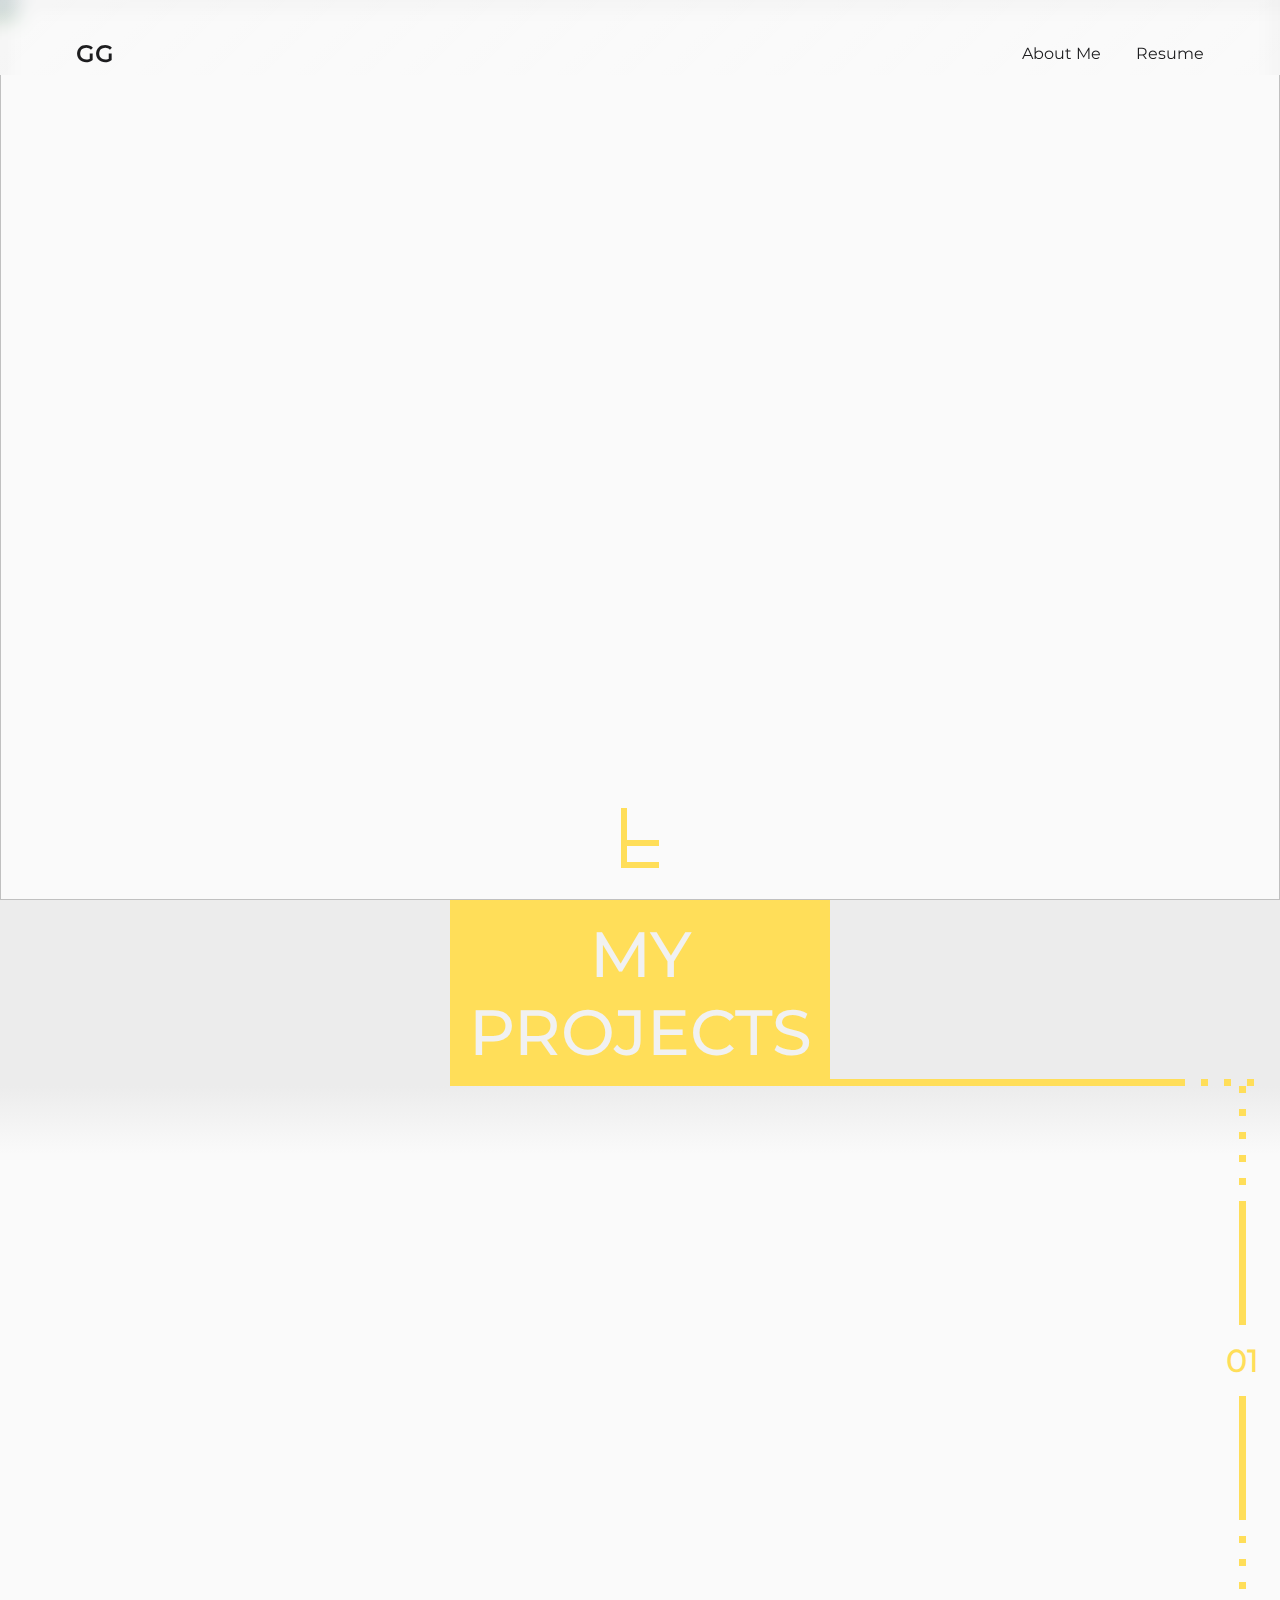
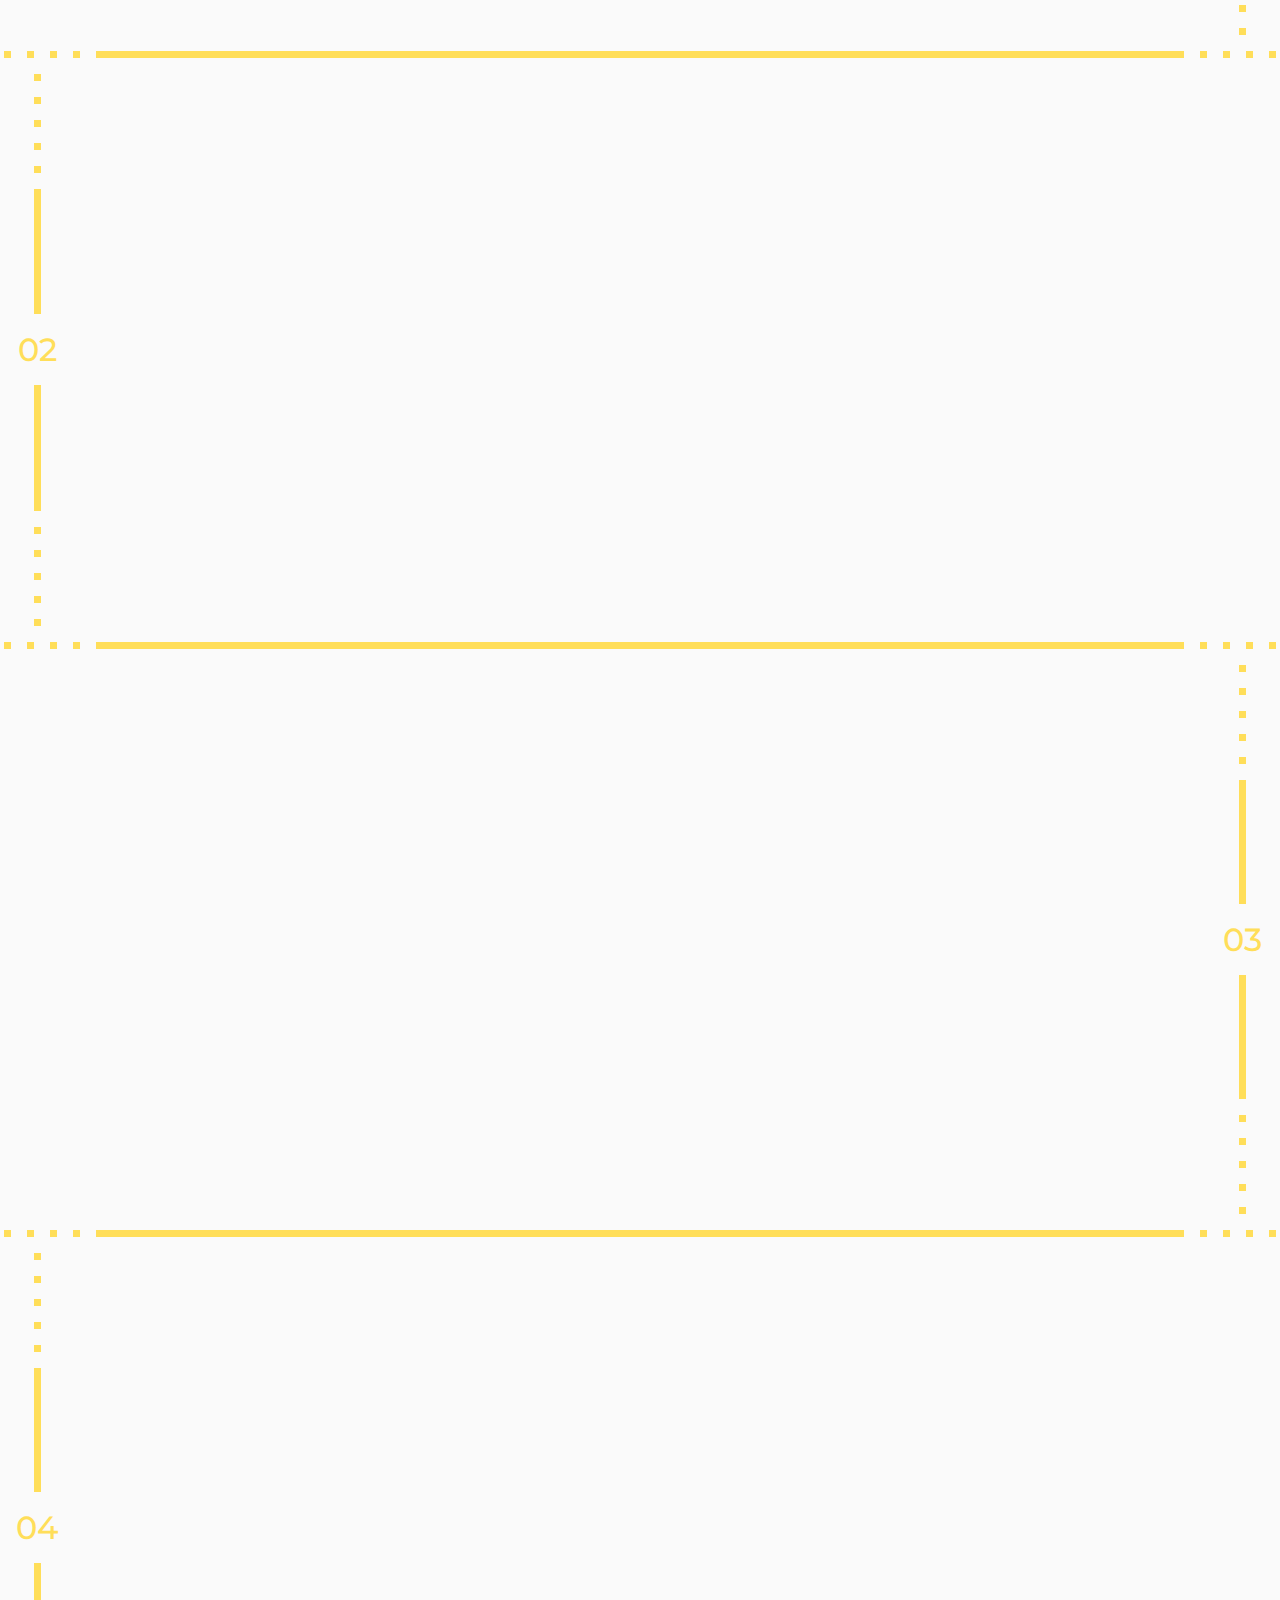
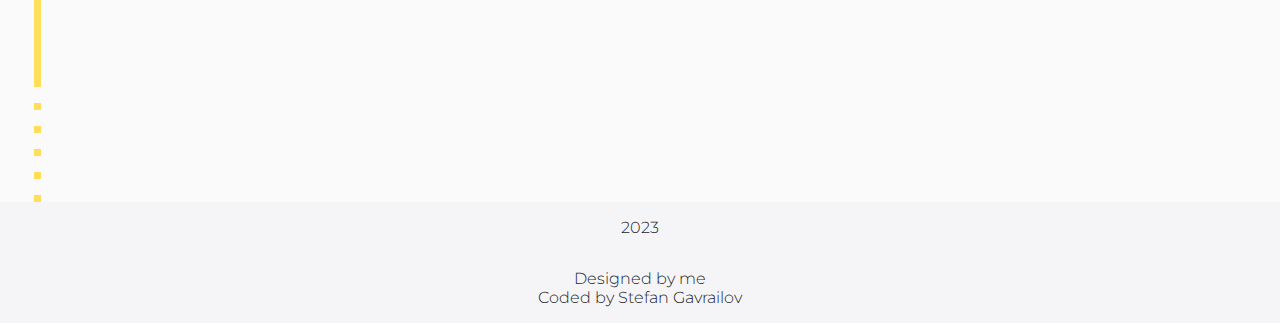
==== commit d56056d7: "Finished website" ====
--- a/index.html
+++ b/index.html
@@ -58,7 +58,7 @@
           </div>
         </div>
         <!-- Arrows -->
-        <a href="#second-section" class="arrow-container hidden-right">
+        <a href="#second-section" class="arrow-container">
           <i class="arrow-down"></i>
           <i class="arrow-down"></i>
         </a>
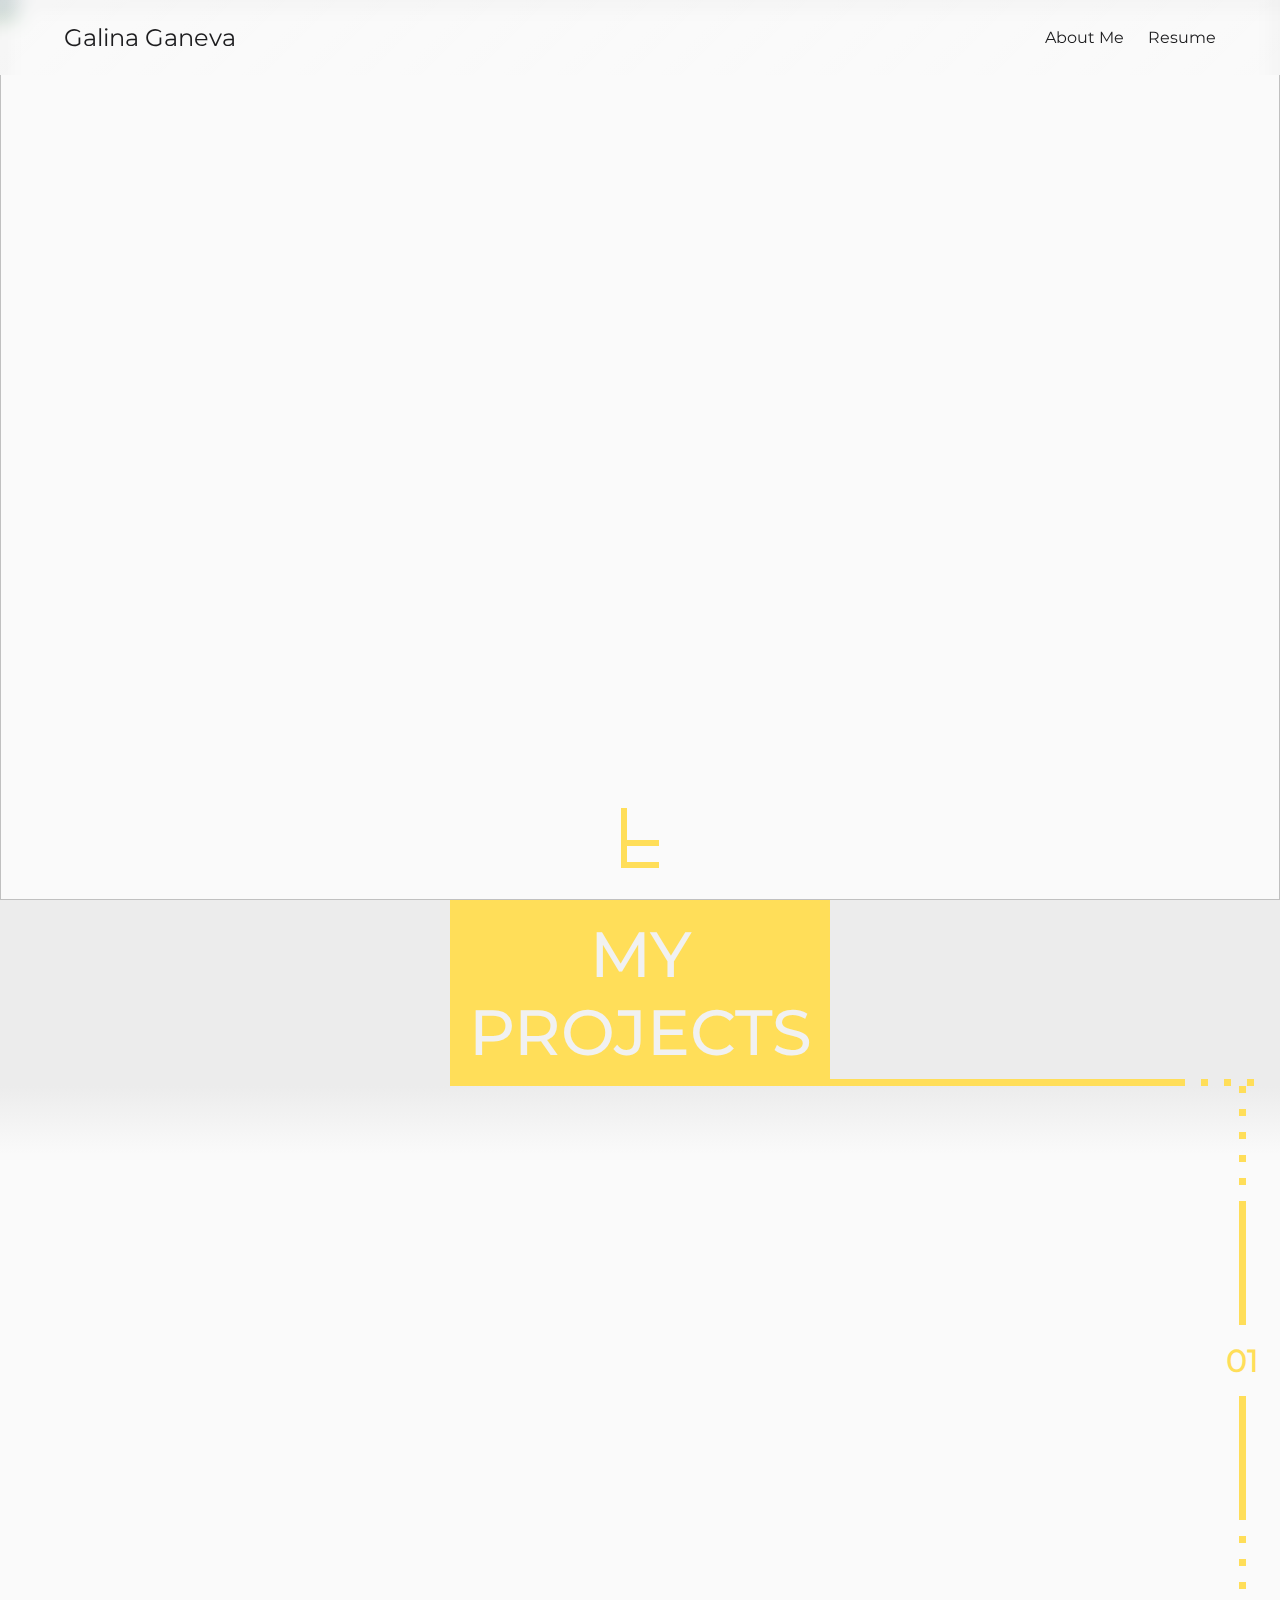
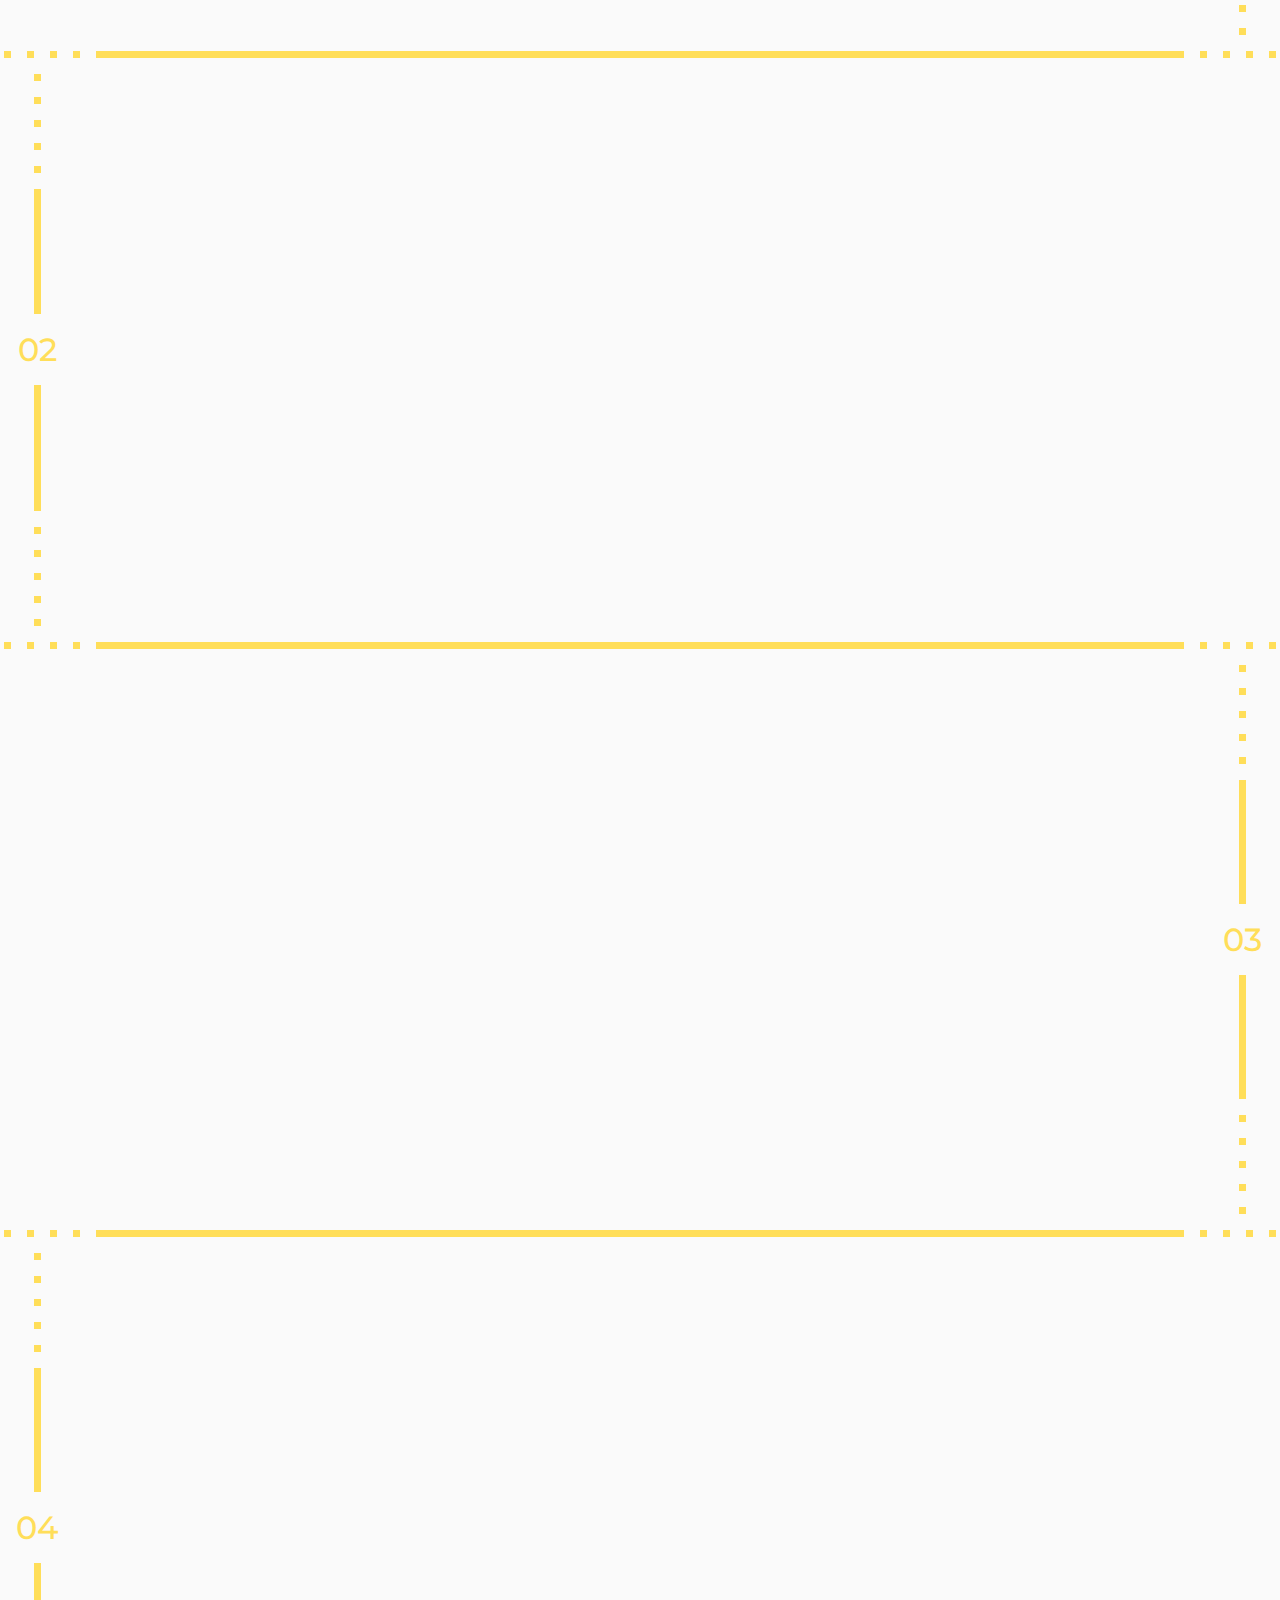
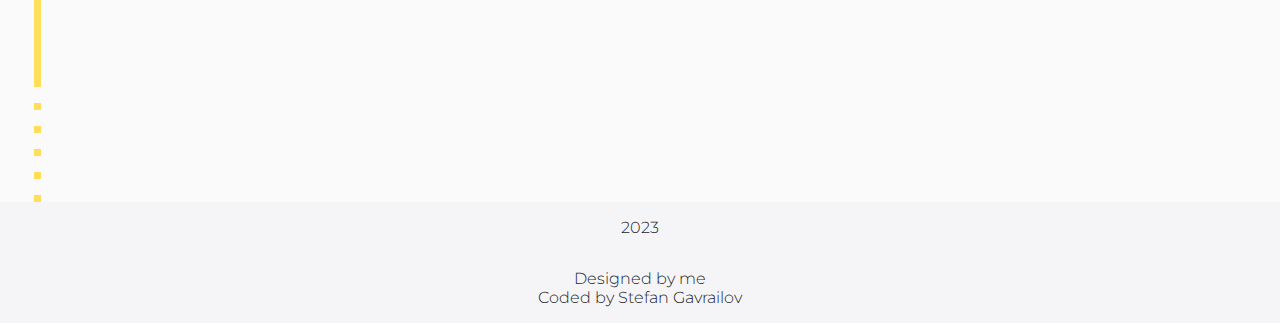
==== commit 70a1e609: "Adjusted Spotify page" ====
--- a/index.html
+++ b/index.html
@@ -25,7 +25,7 @@
     <header class="header glass">
       <div class="left-section">
         <div class="gg-logo">
-          <a class="gg-link" href="">GG</a>
+          <a class="gg-link" href="">Galina Ganeva</a>
         </div>
       </div>
       <div class="right-section">
--- a/css/header.css
+++ b/css/header.css
@@ -3,14 +3,11 @@
   display: flex;
   justify-content: space-between;
   align-items: center;
-  background-color: transparent;
   position: sticky;
   z-index: 100;
-  left: 0;
-  right: 0;
+  width: 100%;
   top: 0;
   height: 4.6875rem;
-  padding: 0 1rem 0 1rem;
 }
 /* Blurred Background Effect */
 .glass {
@@ -22,14 +19,19 @@
   backdrop-filter: blur(10px);
   -webkit-backdrop-filter: blur(10px);
 }
+/* Header Section Adjustment */
+.header .left-section,
+.right-section {
+  max-width: 50%;
+  width: fit-content;
+}
 /* Header Left Secction */
-.left-section {
-  display: flex;
-  margin-top: 2em;
-  margin-left: 3.75em;
+.header .left-section {
+  text-align: right;
+  padding: 0 0 0 4rem;
 }
 .gg-link {
-  font-weight: 600;
+  font-weight: 400;
   font-size: 1.5rem;
 
   text-decoration: none;
@@ -38,37 +40,49 @@
 
 /* Header Right Seaction  */
 .header .right-section {
-  display: flex;
-  margin-top: 2em;
-  margin-right: 3.75em;
+  text-align: left;
+  padding: 0 4rem 0 0;
 }
 .right-section a {
+  position: relative;
   text-decoration-color: #ffde59;
   text-decoration: none;
   color: #1d1d1f;
-  margin-left: 2.2em;
 }
-.right-section a:hover {
-  text-decoration: underline;
-  text-decoration-color: #ffde59;
-  text-decoration-thickness: 0.25em; /* .25rem / 1rem = 0.25em */
+/* Hover Animation */
+.right-section a::after {
+  content: "";
+  position: absolute;
+  left: 0;
+  bottom: -6px;
+  width: 100%;
+  height: 3px;
+  background: #ffde59;
+  border-radius: 5px;
+  transform-origin: right;
+  transform: scaleX(0);
+  transition: transform 0.5s;
+}
+.right-section a:hover::after {
+  transform-origin: left;
+  transform: scaleX(1);
 }
 .list {
   list-style: none;
   display: flex;
+  margin: 0;
+  padding: 0;
 }
-.selected {
-  text-decoration: underline;
-  text-decoration-color: #ffde59;
-  text-decoration-thickness: 0.25em;
+.list li {
+  padding: 0 0 0 1.5rem;
 }
 /* Header Hamburger */
 
 @media (max-width: 900px) {
-  /* Header */
-  .header .left-section,
-  .header,
+  .header .left-section {
+    padding: 0 0 0 2rem;
+  }
   .header .right-section {
-    margin: 0;
+    padding: 0 2rem 0 0;
   }
 }
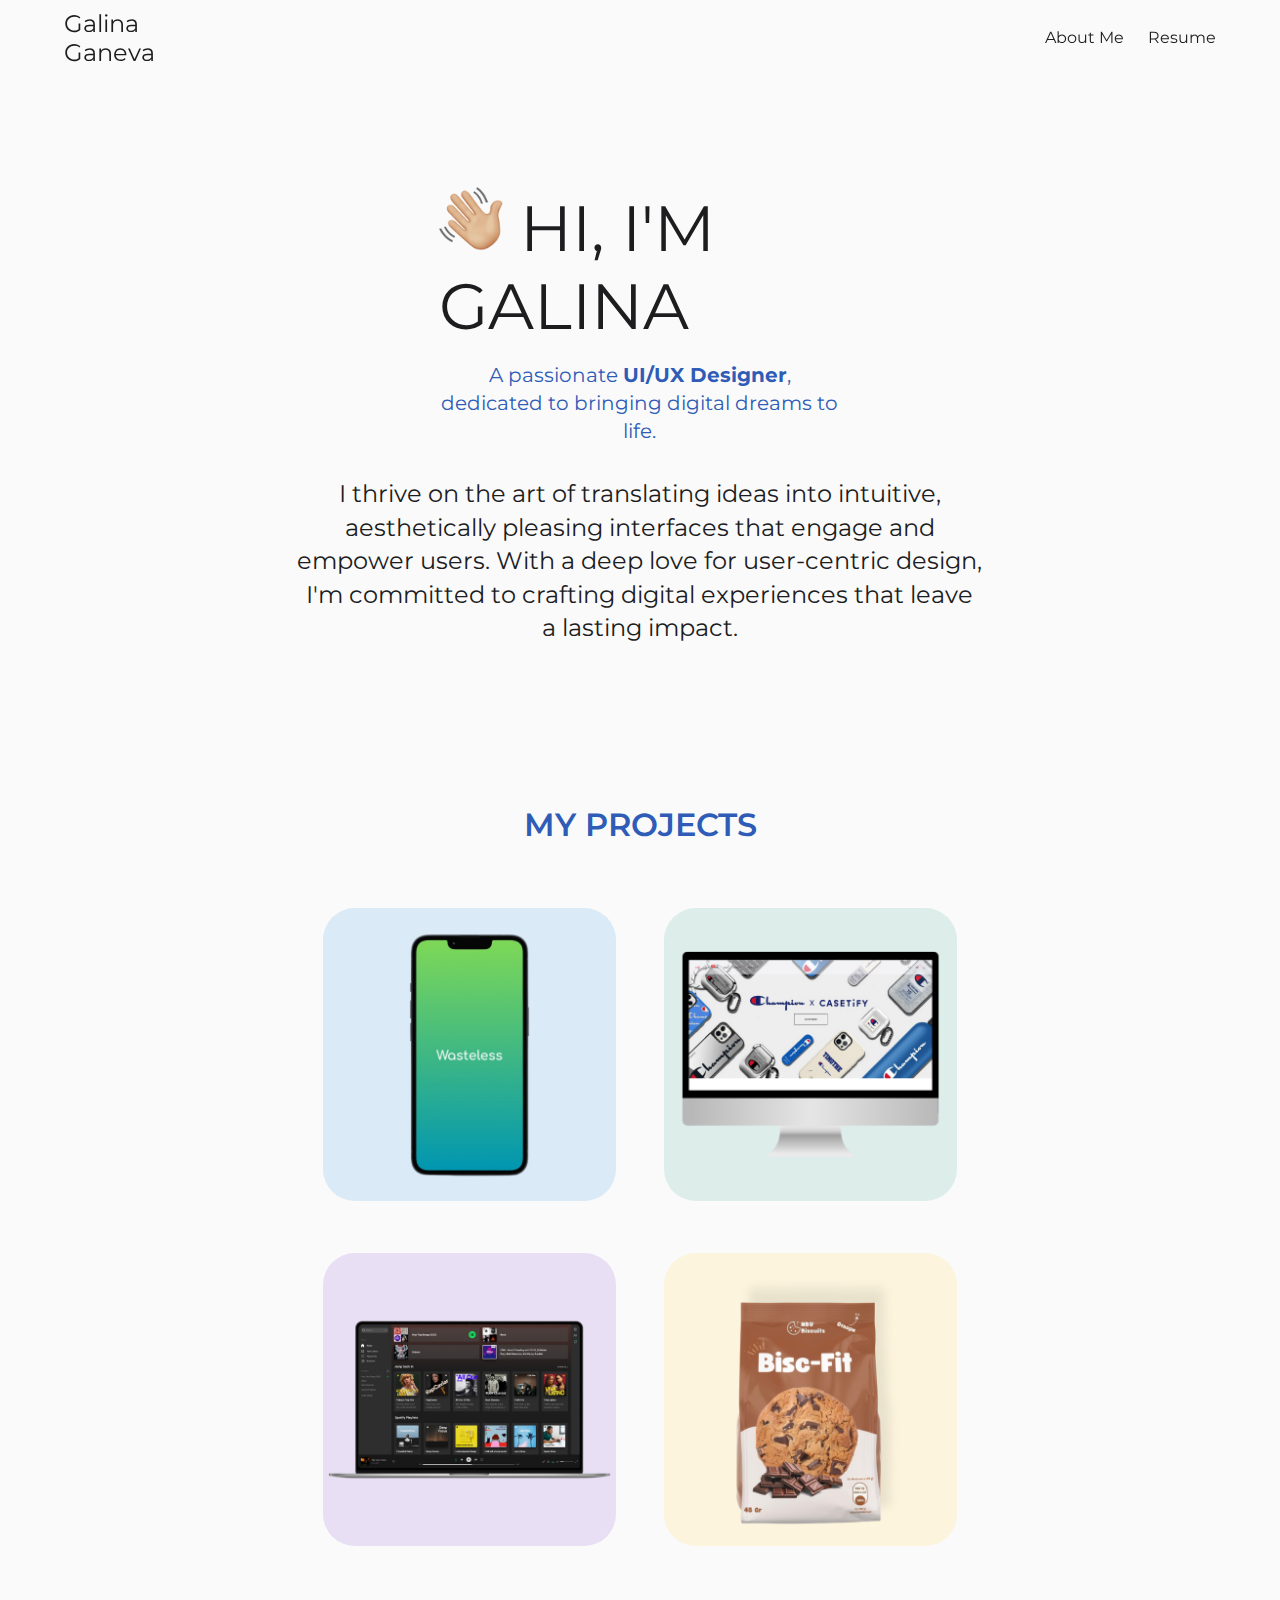
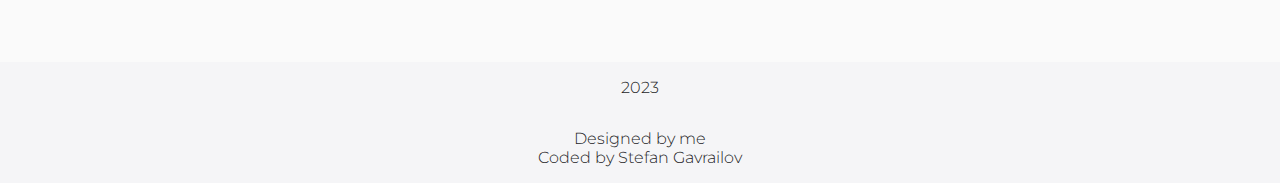
==== commit ea2131a5: "site revamp" ====
--- a/index.html
+++ b/index.html
@@ -5,7 +5,7 @@
     <meta http-equiv="X-UA-Compatible" content="IE=edge" />
     <meta name="viewport" content="width=device-width, initial-scale=1.0" />
     <title>Galina Ganeva Portfolio</title>
-    <link rel="stylesheet" href="css/index.css" />
+    <link rel="stylesheet" href="css/general.css" />
     <link rel="stylesheet" href="css/header.css" />
     <link rel="stylesheet" href="css/footer.css" />
 
@@ -19,13 +19,11 @@
     <link rel="icon" href="imgs/favicon.ico" />
   </head>
   <body>
-    <img class="hero-background" src="imgs/background.png" alt="" />
-
     <!-- Header -->
     <header class="header glass">
       <div class="left-section">
         <div class="gg-logo">
-          <a class="gg-link" href="">Galina Ganeva</a>
+          <a class="gg-link" href="index.html">Galina<br>Ganeva</a>
         </div>
       </div>
       <div class="right-section">
@@ -40,275 +38,79 @@
 
     <!-- Main -->
     <main id="main-content">
-      <!-- First Section -->
-      <section class="first-section transparent">
-        <div id="hero-section" class="transparent">
-          <div class="hero-text hidden-left">
-            <p class="hero-title">
-              <span style="background-color: #fafafa">HI, I'M </span>
-              <span class="hero-name">GALINA</span>
-            </p>
-          </div>
-          <p class="hero-desc hidden-left">
-            A web design student and an aspiring designer
-          </p>
-          <div class="empty-background hidden-right"></div>
-          <div class="hero-portfolio hidden-right">
-            <p class="hero-portfolio-text">MY PORT FOLIO</p>
-          </div>
+      <!-- Title Section -->
+      <section id="homepage-main">
+        <div class="homepage-title">
+
+          <h1><span><img class="icon-main" src="imgs/wavingEmoji.png" alt="Waving Emoji"></span> HI, I'M GALINA</h1>
+
+          <h2 class="main-title-subtext">A passionate <span class="subtext-bold">UI/UX Designer</span>, dedicated to bringing digital dreams to life.</h2>
         </div>
-        <!-- Arrows -->
-        <a href="#second-section" class="arrow-container">
-          <i class="arrow-down"></i>
-          <i class="arrow-down"></i>
-        </a>
+        <h2 class="homepage-title-desc">I thrive on the art of translating ideas into intuitive, aesthetically pleasing interfaces that engage and empower users. With a deep love for user-centric design, I'm committed to crafting digital experiences that leave a lasting impact.</h2>
       </section>
-
-      <!-- My Projects -->
-      <div class="project-text-container">
-        <div class="empty"></div>
-        <div class="projects-text">MY PROJECTS</div>
-        <!-- Separation Line -->
-        <div class="projects-line">
-          <div class="my-projects-line"></div>
-          <div class="square"></div>
-          <div class="square"></div>
-          <div class="square"></div>
-        </div>
-      </div>
-
-      <!-- Second Section Wasteless -->
-      <section id="second-section" class="project-section second-section">
-        <!-- Project Container -->
-        <div class="item-section hidden-left">
-          <div class="project-container">
-            <!-- Image -->
-            <div class="project-img">
-              <a href="project-wasteless.html"
-                ><img
-                  class="project-picture"
-                  src="imgs/project4.png"
-                  alt="First Project Picture"
-              /></a>
+      <!-- Projects Section -->
+      <section id="homepage-projects">
+        <h2 class="homepage-projects-title">MY PROJECTS</h2>
+          <div class="projects-container">
+            <!-- Row 1 -->
+            <div class="projects-row">
+              <!-- Item 1 -->
+              <div class="project-item">
+                <img src="imgs/project-wasteless.png" alt="Project Icon">
+                <a href="project-wasteless.html">
+                  <div class="project-item-overlay">
+                    <h3 class="overlay-year">2023</h3>
+                    <div class="overlay-container">
+                      <h2>Wasteless App</h2>
+                      <h3>App that tracks expiration dates of food in your home</h3>
+                    </div>
+                  </div>
+                </a>
+              </div>
+              <!-- Item 2 -->
+              <div class="project-item">
+                <img src="imgs/project-casetify.png" alt="Project Icon">
+                <a href="project-casetify.html">
+                  <div class="project-item-overlay">
+                    <h3 class="overlay-year">2022</h3>
+                    <div class="overlay-container">
+                      <h2>Casetify<br>Home Page Redesign</h2>
+                      <h3>Fresh and modern redesign of the Casetify Home Page</h3>
+                    </div>
+                  </div>
+                </a>
+              </div>
             </div>
-            <!-- Text -->
-            <div class="project-text">
-              <p class="project-year">2023</p>
-              <div class="project-content">
-                <a class="project-title" href="project-wasteless.html"
-                  >Wasteless App</a
-                >
-                <p class="project-desc">
-                  App that tracks expiration dates of food in your home
-                </p>
-                <a class="view-project" href="project-wasteless.html"
-                  >View Project</a
-                >
+            <!-- Row 2 -->
+            <div class="projects-row">
+              <!-- Item 1 -->
+              <div class="project-item">
+                <img src="imgs/project-spotify.png" alt="Project Icon">
+                <a href="project-spotify.html">
+                  <div class="project-item-overlay">
+                    <h3 class="overlay-year">2022</h3>
+                    <div class="overlay-container">
+                      <h2>Spotify <br>Home Screen Redesign</h2>
+                      <h3>A version of the current Spotify home screen that simpifies the user flow</h3>
+                    </div>
+                  </div>
+                </a>
+              </div>
+              <!-- Item 2 -->
+              <div class="project-item">
+                <img src="imgs/project-biscfit.png" alt="Project Icon">
+                <a href="project-biscfit.html">
+                  <div class="project-item-overlay">
+                    <h3 class="overlay-year">2022</h3>
+                    <div class="overlay-container">
+                      <h2>Bisc-Fit</h2>
+                      <h3>Biscuits that solve the problem of tasteless healthy food</h3>
+                    </div>
+                  </div>
+                </a>
               </div>
             </div>
           </div>
-        </div>
-        <!-- Project Number Line -->
-        <div class="project-number-container">
-          <div class="project-square"></div>
-          <div class="project-square"></div>
-          <div class="project-square"></div>
-          <div class="project-square"></div>
-          <div class="project-square"></div>
-          <div class="project-line"></div>
-          <div class="project-number">01</div>
-          <div class="project-line"></div>
-          <div class="project-square"></div>
-          <div class="project-square"></div>
-          <div class="project-square"></div>
-          <div class="project-square"></div>
-          <div class="project-square"></div>
-        </div>
-      </section>
-
-      <!-- Separation Line -->
-      <div class="separation-line">
-        <div class="square"></div>
-        <div class="square"></div>
-        <div class="square"></div>
-        <div class="square"></div>
-        <div class="line"></div>
-        <div class="square"></div>
-        <div class="square"></div>
-        <div class="square"></div>
-        <div class="square"></div>
-      </div>
-
-      <!-- Third Section Casetify -->
-      <section id="third-section" class="project-section third-section">
-        <!-- Project Container -->
-        <div class="item-section hidden-right">
-          <div class="project-container">
-            <!-- Image -->
-            <div class="project-img">
-              <a href="project-casetify.html"
-                ><img
-                  class="project-picture"
-                  src="imgs/project1.png"
-                  alt="First Project Picture"
-              /></a>
-            </div>
-            <!-- Text -->
-            <div class="project-text">
-              <p class="project-year">2022</p>
-              <div class="project-content">
-                <a class="project-title" href="project-casetify.html"
-                  >Casetify Home Page Redesign</a
-                >
-                <p class="project-desc">
-                  Fresh and modern redesign of the Casetify Home Page
-                </p>
-                <a class="view-project" href="project-casetify.html"
-                  >View Project</a
-                >
-              </div>
-            </div>
-          </div>
-        </div>
-        <!-- Project Number Line -->
-        <div class="project-number-container">
-          <div class="project-square"></div>
-          <div class="project-square"></div>
-          <div class="project-square"></div>
-          <div class="project-square"></div>
-          <div class="project-square"></div>
-          <div class="project-line"></div>
-          <div class="project-number">02</div>
-          <div class="project-line"></div>
-          <div class="project-square"></div>
-          <div class="project-square"></div>
-          <div class="project-square"></div>
-          <div class="project-square"></div>
-          <div class="project-square"></div>
-        </div>
-      </section>
-
-      <!-- Separation Line -->
-      <div class="separation-line">
-        <div class="square"></div>
-        <div class="square"></div>
-        <div class="square"></div>
-        <div class="square"></div>
-        <div class="line"></div>
-        <div class="square"></div>
-        <div class="square"></div>
-        <div class="square"></div>
-        <div class="square"></div>
-      </div>
-
-      <!-- Fourth Section Spotify -->
-      <section id="fourth-section" class="project-section fourth-section">
-        <!-- Project Container -->
-        <div class="item-section hidden-left">
-          <div class="project-container">
-            <!-- Image -->
-            <div class="project-img">
-              <a href="project-spotify.html"
-                ><img
-                  class="project-picture"
-                  src="imgs/project2.png"
-                  alt="Second Project Picture"
-              /></a>
-            </div>
-            <!-- Text -->
-            <div class="project-text">
-              <p class="project-year">2023</p>
-              <div class="project-content">
-                <a href="project-spotify.html" class="project-title"
-                  >Spotify Home Screen Redesign</a
-                >
-                <p class="project-desc">
-                  A version of the current Spotify home screen that simpifies
-                  the user flow
-                </p>
-                <a class="view-project" href="project-spotify.html"
-                  >View Project</a
-                >
-              </div>
-            </div>
-          </div>
-        </div>
-        <!-- Project Number Line -->
-        <div class="project-number-container">
-          <div class="project-square"></div>
-          <div class="project-square"></div>
-          <div class="project-square"></div>
-          <div class="project-square"></div>
-          <div class="project-square"></div>
-          <div class="project-line"></div>
-          <div class="project-number">03</div>
-          <div class="project-line"></div>
-          <div class="project-square"></div>
-          <div class="project-square"></div>
-          <div class="project-square"></div>
-          <div class="project-square"></div>
-          <div class="project-square"></div>
-        </div>
-      </section>
-
-      <!-- Separation Line -->
-      <div class="separation-line">
-        <div class="square"></div>
-        <div class="square"></div>
-        <div class="square"></div>
-        <div class="square"></div>
-        <div class="line"></div>
-        <div class="square"></div>
-        <div class="square"></div>
-        <div class="square"></div>
-        <div class="square"></div>
-      </div>
-
-      <!-- Fifth Section Bisc-Fit -->
-      <section class="project-section third-section">
-        <!-- Project Container -->
-        <div class="item-section hidden-right">
-          <div class="project-container">
-            <!-- Image -->
-            <div class="project-img">
-              <a href="project-biscfit.html"
-                ><img
-                  class="project-picture"
-                  src="imgs/project3.png"
-                  alt="First Project Picture"
-              /></a>
-            </div>
-            <!-- Text -->
-            <div class="project-text">
-              <p class="project-year">2023</p>
-              <div class="project-content">
-                <a class="project-title" href="project-biscfit.html"
-                  >Bisc-Fit</a
-                >
-                <p class="project-desc">Healthy and tasty cookie brand</p>
-                <a class="view-project" href="project-biscfit.html"
-                  >View Project</a
-                >
-              </div>
-            </div>
-          </div>
-        </div>
-        <!-- Project Number Line -->
-        <div class="project-number-container">
-          <div class="project-square"></div>
-          <div class="project-square"></div>
-          <div class="project-square"></div>
-          <div class="project-square"></div>
-          <div class="project-square"></div>
-          <div class="project-line"></div>
-          <div class="project-number">04</div>
-          <div class="project-line"></div>
-          <div class="project-square"></div>
-          <div class="project-square"></div>
-          <div class="project-square"></div>
-          <div class="project-square"></div>
-          <div class="project-square"></div>
-        </div>
       </section>
     </main>
 
--- a/css/general.css
+++ b/css/general.css
@@ -0,0 +1,217 @@
+:root {
+  --color-white: #fafafa;
+  --color-black: #1d1d1f;
+  --color-blue: #2e5cb7;
+}
+#homepage-main{
+  display: flex;
+  flex-direction: column;
+  align-items: center;
+  gap: 2rem;
+  height: 40%;
+}
+#main-content{
+  display: flex;
+  flex-direction: column;
+  min-height: 100svh;
+  padding: 7rem;
+  gap: 10rem;
+}
+.icon-main{
+  max-width: 4rem;
+  max-height: 4rem;
+}
+#homepage-main h1{
+  color: var(--color-black);
+  font-size: 4rem;
+  font-weight: 400;
+  margin: 0;
+}
+#homepage-main h2{
+  margin: 0;
+}
+.homepage-title{
+  display: flex;
+  flex-direction: column;
+  align-items: center;
+  gap: 1rem;
+  width: 38%;
+}
+.main-title-subtext{
+  color: var(--color-blue);
+  text-align: center;
+  font-size: 1.25rem;
+  font-weight: 400;
+  line-height: 140%;
+}
+.subtext-bold{
+  font-weight: 700;
+}
+.homepage-title-desc{
+  color: var(--color-black);
+  text-align: center;
+  font-size: 1.5rem;
+  font-weight: 400;
+  line-height: 140%;
+  width: 65%;
+}
+/* Projects Section */
+#homepage-projects{
+  display: flex;
+  flex-direction: column;
+  align-items: center;
+  gap: 4rem;
+}
+.homepage-projects-title{
+  color: var(--color-blue);
+  text-align: center;
+  font-size: 2rem;
+  font-weight: 600;
+  line-height: normal;
+  margin: 0;
+}
+.projects-container{
+  display: flex;
+  flex-direction: column;
+  width: 60%;
+  gap: 3rem;
+  min-height: 50svh;
+}
+.projects-row{
+  display: flex;
+  justify-content: center;
+  flex-direction: row;
+  gap: 3rem;
+  height: 50%;
+}
+.project-item{
+  position: relative;
+  width: 50%;
+  height: 50%;
+  max-width: 500px;
+  max-height: 500px;
+}
+.project-item a{
+  display: flex;
+  width: 100%;
+  height: 100%;
+}
+.project-item img{
+  cursor: pointer;
+  
+  border-radius: 2rem;
+  width: 100%;
+  height: 100%;
+}
+.project-item-overlay{
+  position: absolute;
+  width: 100%;
+  height: 100%;
+  top: 0;
+  left: 0;
+  background: linear-gradient(0deg, rgba(0, 0, 0, 0.70) 0%, rgba(0, 0, 0, 0.70) 100%);
+  border-radius: 2rem;
+  opacity: 0;
+  transition: 0.3s ease-in-out;
+
+  display: flex;
+  flex-direction: column;
+  justify-content: space-between;
+  padding: 3rem 2rem;
+  box-sizing: border-box;
+}
+.project-item-overlay:hover{
+  opacity: 1;
+}
+.overlay-year{
+  margin: 0;
+  color: var(--color-white);
+  font-size: 1.5rem;
+  font-weight: 300;
+}
+.overlay-container{
+  display: flex;
+  flex-direction: column;
+  align-items: flex-start;
+  gap: 16px;
+  align-self: stretch;
+}
+.overlay-container h2{
+  color: var(--color-white);
+  font-size: 1.5rem;
+  font-weight: 500;
+  margin: 0;
+}
+.overlay-container h3{
+  color: var(--color-white);
+  font-size: 1.25rem;
+  font-weight: 300;
+  margin: 0;
+}
+
+html {
+  scroll-behavior: smooth;
+  overflow-x: clip;
+}
+body {
+  height: 100%;
+  max-width: 100%;
+  background: var(--color-white);
+  color: #1d1d1f;
+  font-family: Montserrat;
+  margin: 0;
+  overflow-x: clip;
+
+  /* Hide scrollbar for IE, Edge and Firefox */
+  -ms-overflow-style: none; /* IE and Edge */
+  scrollbar-width: none; /* Firefox */
+}
+button {
+  font-family: Montserrat;
+}
+/* Hide scrollbar for Chrome, Safari and Opera */
+body::-webkit-scrollbar {
+  display: none;
+}
+@media (max-width: 900px) {
+  #main-content{
+    padding: 1.5rem 1.5rem 0 1.5rem;
+    gap: 3rem;
+  }
+  .homepage-title{
+    width: 100%;
+  }
+  #homepage-main h1{
+    font-size: 2rem;
+  }
+  .icon-main{
+    max-width: 2rem;
+    max-height: 2rem;
+  }
+  .main-title-subtext{
+    font-size: 1rem;
+  }
+  .homepage-title-desc{
+    font-size: 1rem;
+    width: 100%;
+    font-weight: 500;
+  }
+  #homepage-projects{
+    gap: 2rem;
+  }
+  .homepage-projects-title{
+    font-size: 1.5rem;
+  }
+  .projects-container{
+    width: 100%;
+    gap: 1.5rem;
+  }
+  .projects-row{
+    flex-direction: column;
+    gap: 1.5rem;
+  }
+  .project-item{
+    width: 100%;
+    height: 100%;
+  }
+}--- a/css/header.css
+++ b/css/header.css
@@ -27,7 +27,6 @@
 }
 /* Header Left Secction */
 .header .left-section {
-  text-align: right;
   padding: 0 0 0 4rem;
 }
 .gg-link {
@@ -45,7 +44,7 @@
 }
 .right-section a {
   position: relative;
-  text-decoration-color: #ffde59;
+  text-decoration-color: #2e5cb7;
   text-decoration: none;
   color: #1d1d1f;
 }
@@ -57,7 +56,7 @@
   bottom: -6px;
   width: 100%;
   height: 3px;
-  background: #ffde59;
+  background: #2e5cb7;
   border-radius: 5px;
   transform-origin: right;
   transform: scaleX(0);
@@ -80,9 +79,24 @@
 
 @media (max-width: 900px) {
   .header .left-section {
-    padding: 0 0 0 2rem;
+    padding: 0 0 0 1rem;
+    text-align: left;
   }
   .header .right-section {
-    padding: 0 2rem 0 0;
+    padding: 0 1rem 0 0;
+  }
+  .header .right-section .list li{
+    padding: 0 0 0 0rem;
+    display: flex;
+  }
+  .header .right-section a{
+    font-size: 1rem;
+    width: fit-content;
+  }
+  .gg-link{
+    font-size: 1rem;
+  }
+  .header .list{
+    gap: 0.75rem;
   }
 }
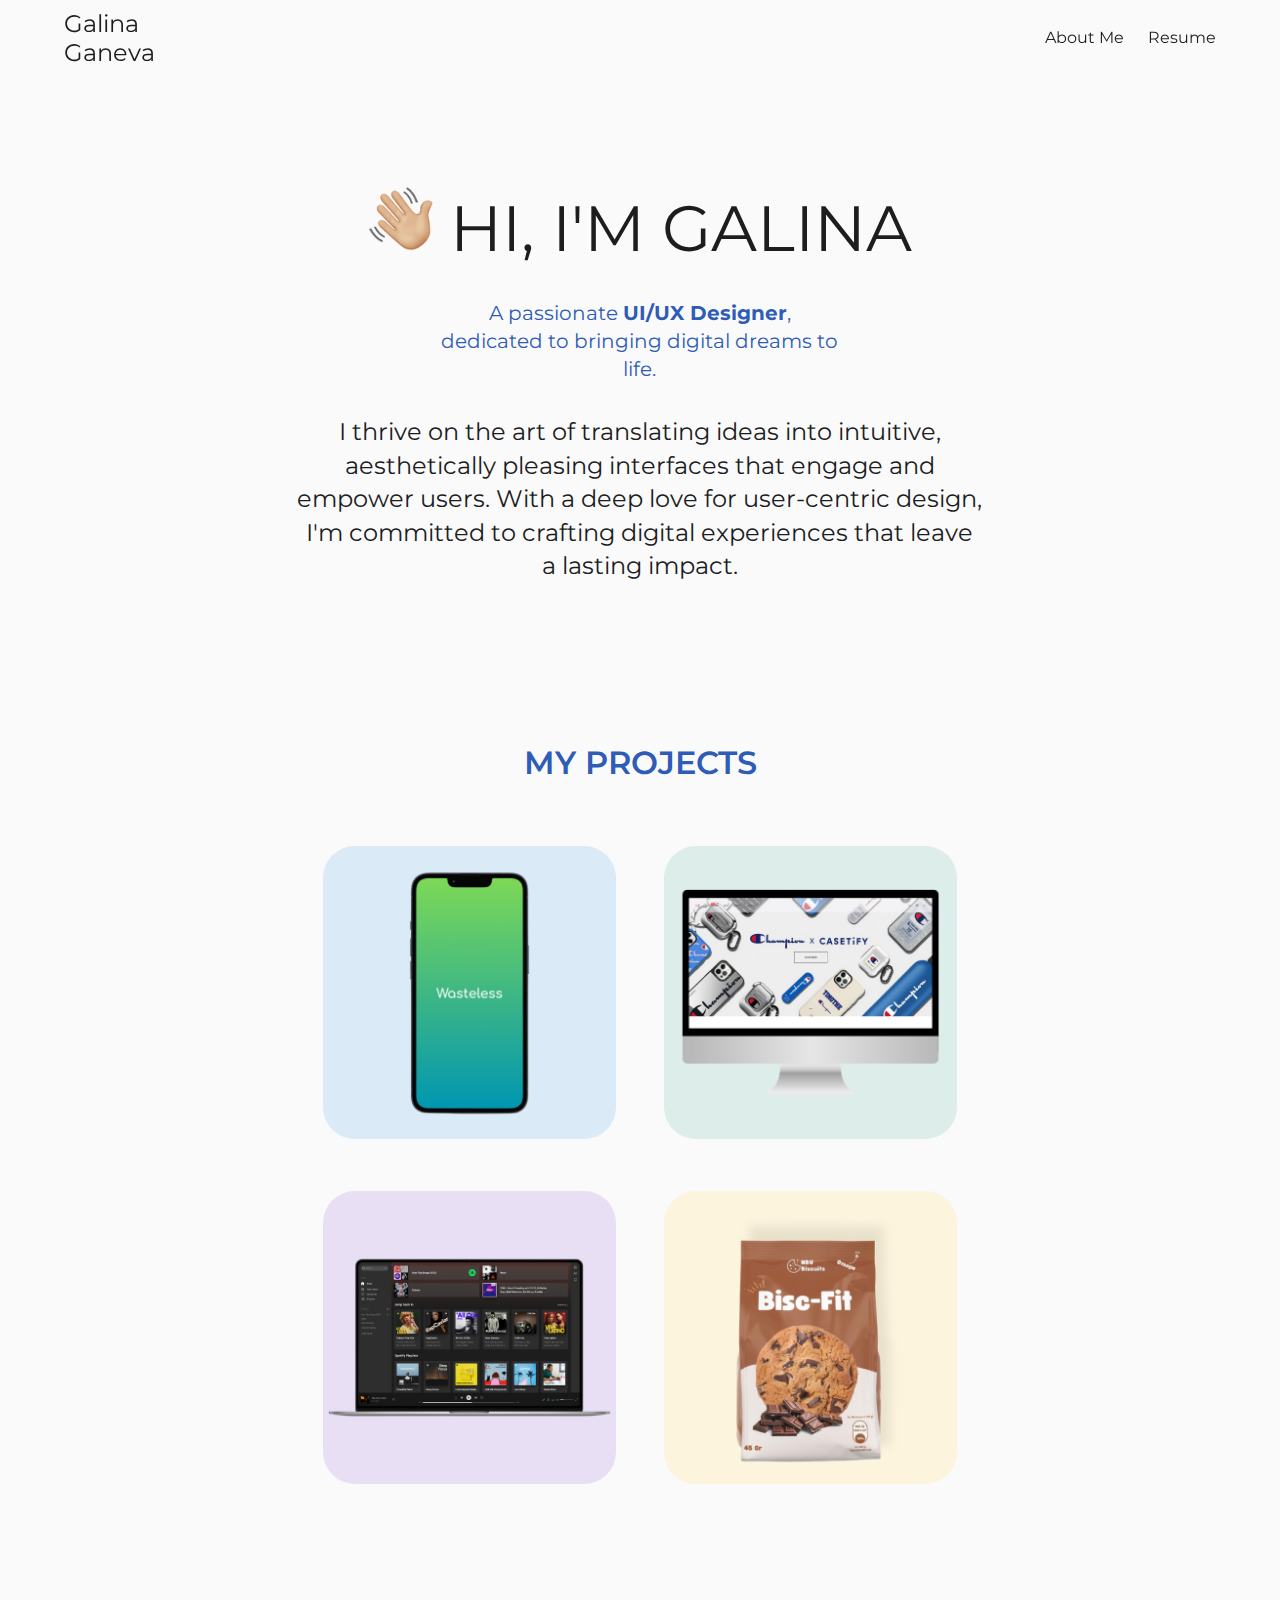
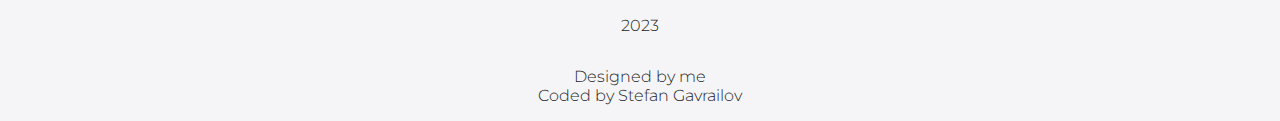
==== commit 8e40e263: "adjusted visuals + added new html" ====
--- a/index.html
+++ b/index.html
@@ -23,7 +23,7 @@
     <header class="header glass">
       <div class="left-section">
         <div class="gg-logo">
-          <a class="gg-link" href="index.html">Galina<br>Ganeva</a>
+          <a class="gg-link" href="index.html">Galina<br />Ganeva</a>
         </div>
       </div>
       <div class="right-section">
@@ -40,77 +40,98 @@
     <main id="main-content">
       <!-- Title Section -->
       <section id="homepage-main">
+        <h1>
+          <span
+            ><img
+              class="icon-main"
+              src="imgs/wavingEmoji.png"
+              alt="Waving Emoji"
+          /></span>
+          HI, I'M GALINA
+        </h1>
         <div class="homepage-title">
-
-          <h1><span><img class="icon-main" src="imgs/wavingEmoji.png" alt="Waving Emoji"></span> HI, I'M GALINA</h1>
-
-          <h2 class="main-title-subtext">A passionate <span class="subtext-bold">UI/UX Designer</span>, dedicated to bringing digital dreams to life.</h2>
+          <h2 class="main-title-subtext">
+            A passionate <span class="subtext-bold">UI/UX Designer</span>,
+            dedicated to bringing digital dreams to life.
+          </h2>
         </div>
-        <h2 class="homepage-title-desc">I thrive on the art of translating ideas into intuitive, aesthetically pleasing interfaces that engage and empower users. With a deep love for user-centric design, I'm committed to crafting digital experiences that leave a lasting impact.</h2>
+        <h2 class="homepage-title-desc">
+          I thrive on the art of translating ideas into intuitive, aesthetically
+          pleasing interfaces that engage and empower users. With a deep love
+          for user-centric design, I'm committed to crafting digital experiences
+          that leave a lasting impact.
+        </h2>
       </section>
       <!-- Projects Section -->
       <section id="homepage-projects">
         <h2 class="homepage-projects-title">MY PROJECTS</h2>
-          <div class="projects-container">
-            <!-- Row 1 -->
-            <div class="projects-row">
-              <!-- Item 1 -->
-              <div class="project-item">
-                <img src="imgs/project-wasteless.png" alt="Project Icon">
-                <a href="project-wasteless.html">
-                  <div class="project-item-overlay">
-                    <h3 class="overlay-year">2023</h3>
-                    <div class="overlay-container">
-                      <h2>Wasteless App</h2>
-                      <h3>App that tracks expiration dates of food in your home</h3>
-                    </div>
+        <div class="projects-container">
+          <!-- Row 1 -->
+          <div class="projects-row">
+            <!-- Item 1 -->
+            <div class="project-item">
+              <img src="imgs/project-wasteless.png" alt="Project Icon" />
+              <a href="project-wasteless.html">
+                <div class="project-item-overlay">
+                  <h3 class="overlay-year">2023</h3>
+                  <div class="overlay-container">
+                    <h2>Wasteless App</h2>
+                    <h3>
+                      App that tracks expiration dates of food in your home
+                    </h3>
                   </div>
-                </a>
-              </div>
-              <!-- Item 2 -->
-              <div class="project-item">
-                <img src="imgs/project-casetify.png" alt="Project Icon">
-                <a href="project-casetify.html">
-                  <div class="project-item-overlay">
-                    <h3 class="overlay-year">2022</h3>
-                    <div class="overlay-container">
-                      <h2>Casetify<br>Home Page Redesign</h2>
-                      <h3>Fresh and modern redesign of the Casetify Home Page</h3>
-                    </div>
+                </div>
+              </a>
+            </div>
+            <!-- Item 2 -->
+            <div class="project-item">
+              <img src="imgs/project-casetify.png" alt="Project Icon" />
+              <a href="project-casetify.html">
+                <div class="project-item-overlay">
+                  <h3 class="overlay-year">2022</h3>
+                  <div class="overlay-container">
+                    <h2>Casetify<br />Home Page Redesign</h2>
+                    <h3>Fresh and modern redesign of the Casetify Home Page</h3>
                   </div>
-                </a>
-              </div>
-            </div>
-            <!-- Row 2 -->
-            <div class="projects-row">
-              <!-- Item 1 -->
-              <div class="project-item">
-                <img src="imgs/project-spotify.png" alt="Project Icon">
-                <a href="project-spotify.html">
-                  <div class="project-item-overlay">
-                    <h3 class="overlay-year">2022</h3>
-                    <div class="overlay-container">
-                      <h2>Spotify <br>Home Screen Redesign</h2>
-                      <h3>A version of the current Spotify home screen that simpifies the user flow</h3>
-                    </div>
-                  </div>
-                </a>
-              </div>
-              <!-- Item 2 -->
-              <div class="project-item">
-                <img src="imgs/project-biscfit.png" alt="Project Icon">
-                <a href="project-biscfit.html">
-                  <div class="project-item-overlay">
-                    <h3 class="overlay-year">2022</h3>
-                    <div class="overlay-container">
-                      <h2>Bisc-Fit</h2>
-                      <h3>Biscuits that solve the problem of tasteless healthy food</h3>
-                    </div>
-                  </div>
-                </a>
-              </div>
+                </div>
+              </a>
             </div>
           </div>
+          <!-- Row 2 -->
+          <div class="projects-row">
+            <!-- Item 1 -->
+            <div class="project-item">
+              <img src="imgs/project-spotify.png" alt="Project Icon" />
+              <a href="project-spotify.html">
+                <div class="project-item-overlay">
+                  <h3 class="overlay-year">2022</h3>
+                  <div class="overlay-container">
+                    <h2>Spotify <br />Home Screen Redesign</h2>
+                    <h3>
+                      A version of the current Spotify home screen that
+                      simpifies the user flow
+                    </h3>
+                  </div>
+                </div>
+              </a>
+            </div>
+            <!-- Item 2 -->
+            <div class="project-item">
+              <img src="imgs/project-biscfit.png" alt="Project Icon" />
+              <a href="project-biscfit.html">
+                <div class="project-item-overlay">
+                  <h3 class="overlay-year">2022</h3>
+                  <div class="overlay-container">
+                    <h2>Bisc-Fit</h2>
+                    <h3>
+                      Biscuits that solve the problem of tasteless healthy food
+                    </h3>
+                  </div>
+                </div>
+              </a>
+            </div>
+          </div>
+        </div>
       </section>
     </main>
 
--- a/css/general.css
+++ b/css/general.css
@@ -3,51 +3,52 @@
   --color-black: #1d1d1f;
   --color-blue: #2e5cb7;
 }
-#homepage-main{
+#homepage-main {
   display: flex;
   flex-direction: column;
   align-items: center;
   gap: 2rem;
   height: 40%;
 }
-#main-content{
+#main-content {
   display: flex;
   flex-direction: column;
   min-height: 100svh;
   padding: 7rem;
   gap: 10rem;
 }
-.icon-main{
+.icon-main {
   max-width: 4rem;
   max-height: 4rem;
 }
-#homepage-main h1{
+#homepage-main h1 {
   color: var(--color-black);
   font-size: 4rem;
   font-weight: 400;
   margin: 0;
-}
-#homepage-main h2{
-  margin: 0;
-}
-.homepage-title{
+  text-align: center;
+}
+#homepage-main h2 {
+  margin: 0;
+}
+.homepage-title {
   display: flex;
   flex-direction: column;
   align-items: center;
   gap: 1rem;
   width: 38%;
 }
-.main-title-subtext{
+.main-title-subtext {
   color: var(--color-blue);
   text-align: center;
   font-size: 1.25rem;
   font-weight: 400;
   line-height: 140%;
 }
-.subtext-bold{
+.subtext-bold {
   font-weight: 700;
 }
-.homepage-title-desc{
+.homepage-title-desc {
   color: var(--color-black);
   text-align: center;
   font-size: 1.5rem;
@@ -56,13 +57,13 @@
   width: 65%;
 }
 /* Projects Section */
-#homepage-projects{
+#homepage-projects {
   display: flex;
   flex-direction: column;
   align-items: center;
   gap: 4rem;
 }
-.homepage-projects-title{
+.homepage-projects-title {
   color: var(--color-blue);
   text-align: center;
   font-size: 2rem;
@@ -70,46 +71,50 @@
   line-height: normal;
   margin: 0;
 }
-.projects-container{
+.projects-container {
   display: flex;
   flex-direction: column;
   width: 60%;
   gap: 3rem;
   min-height: 50svh;
 }
-.projects-row{
+.projects-row {
   display: flex;
   justify-content: center;
   flex-direction: row;
   gap: 3rem;
   height: 50%;
 }
-.project-item{
+.project-item {
   position: relative;
   width: 50%;
   height: 50%;
   max-width: 500px;
   max-height: 500px;
 }
-.project-item a{
+.project-item a {
   display: flex;
   width: 100%;
   height: 100%;
 }
-.project-item img{
+.project-item img {
   cursor: pointer;
-  
+
   border-radius: 2rem;
   width: 100%;
   height: 100%;
 }
-.project-item-overlay{
+.project-item-overlay {
   position: absolute;
   width: 100%;
   height: 100%;
   top: 0;
   left: 0;
-  background: linear-gradient(0deg, rgba(0, 0, 0, 0.70) 0%, rgba(0, 0, 0, 0.70) 100%);
+  background: linear-gradient(
+    0deg,
+    rgba(0, 0, 0, 0.7) 0%,
+    rgba(0, 0, 0, 0.7) 100%
+  );
   border-radius: 2rem;
   opacity: 0;
   transition: 0.3s ease-in-out;
@@ -120,29 +125,29 @@
   padding: 3rem 2rem;
   box-sizing: border-box;
 }
-.project-item-overlay:hover{
+.project-item-overlay:hover {
   opacity: 1;
 }
-.overlay-year{
+.overlay-year {
   margin: 0;
   color: var(--color-white);
   font-size: 1.5rem;
   font-weight: 300;
 }
-.overlay-container{
+.overlay-container {
   display: flex;
   flex-direction: column;
   align-items: flex-start;
   gap: 16px;
   align-self: stretch;
 }
-.overlay-container h2{
+.overlay-container h2 {
   color: var(--color-white);
   font-size: 1.5rem;
   font-weight: 500;
   margin: 0;
 }
-.overlay-container h3{
+.overlay-container h3 {
   color: var(--color-white);
   font-size: 1.25rem;
   font-weight: 300;
@@ -174,44 +179,45 @@
   display: none;
 }
 @media (max-width: 900px) {
-  #main-content{
+  #main-content {
     padding: 1.5rem 1.5rem 0 1.5rem;
     gap: 3rem;
   }
-  .homepage-title{
-    width: 100%;
-  }
-  #homepage-main h1{
+  .homepage-title {
+    width: 100%;
+  }
+  #homepage-main h1 {
     font-size: 2rem;
   }
-  .icon-main{
+  .icon-main {
     max-width: 2rem;
     max-height: 2rem;
   }
-  .main-title-subtext{
+  .main-title-subtext {
     font-size: 1rem;
   }
-  .homepage-title-desc{
+  .homepage-title-desc {
     font-size: 1rem;
     width: 100%;
     font-weight: 500;
   }
-  #homepage-projects{
+  #homepage-projects {
     gap: 2rem;
   }
-  .homepage-projects-title{
+  .homepage-projects-title {
     font-size: 1.5rem;
   }
-  .projects-container{
+  .projects-container {
     width: 100%;
     gap: 1.5rem;
   }
-  .projects-row{
+  .projects-row {
     flex-direction: column;
     gap: 1.5rem;
-  }
-  .project-item{
+    align-items: center;
+  }
+  .project-item {
     width: 100%;
     height: 100%;
   }
-}+}
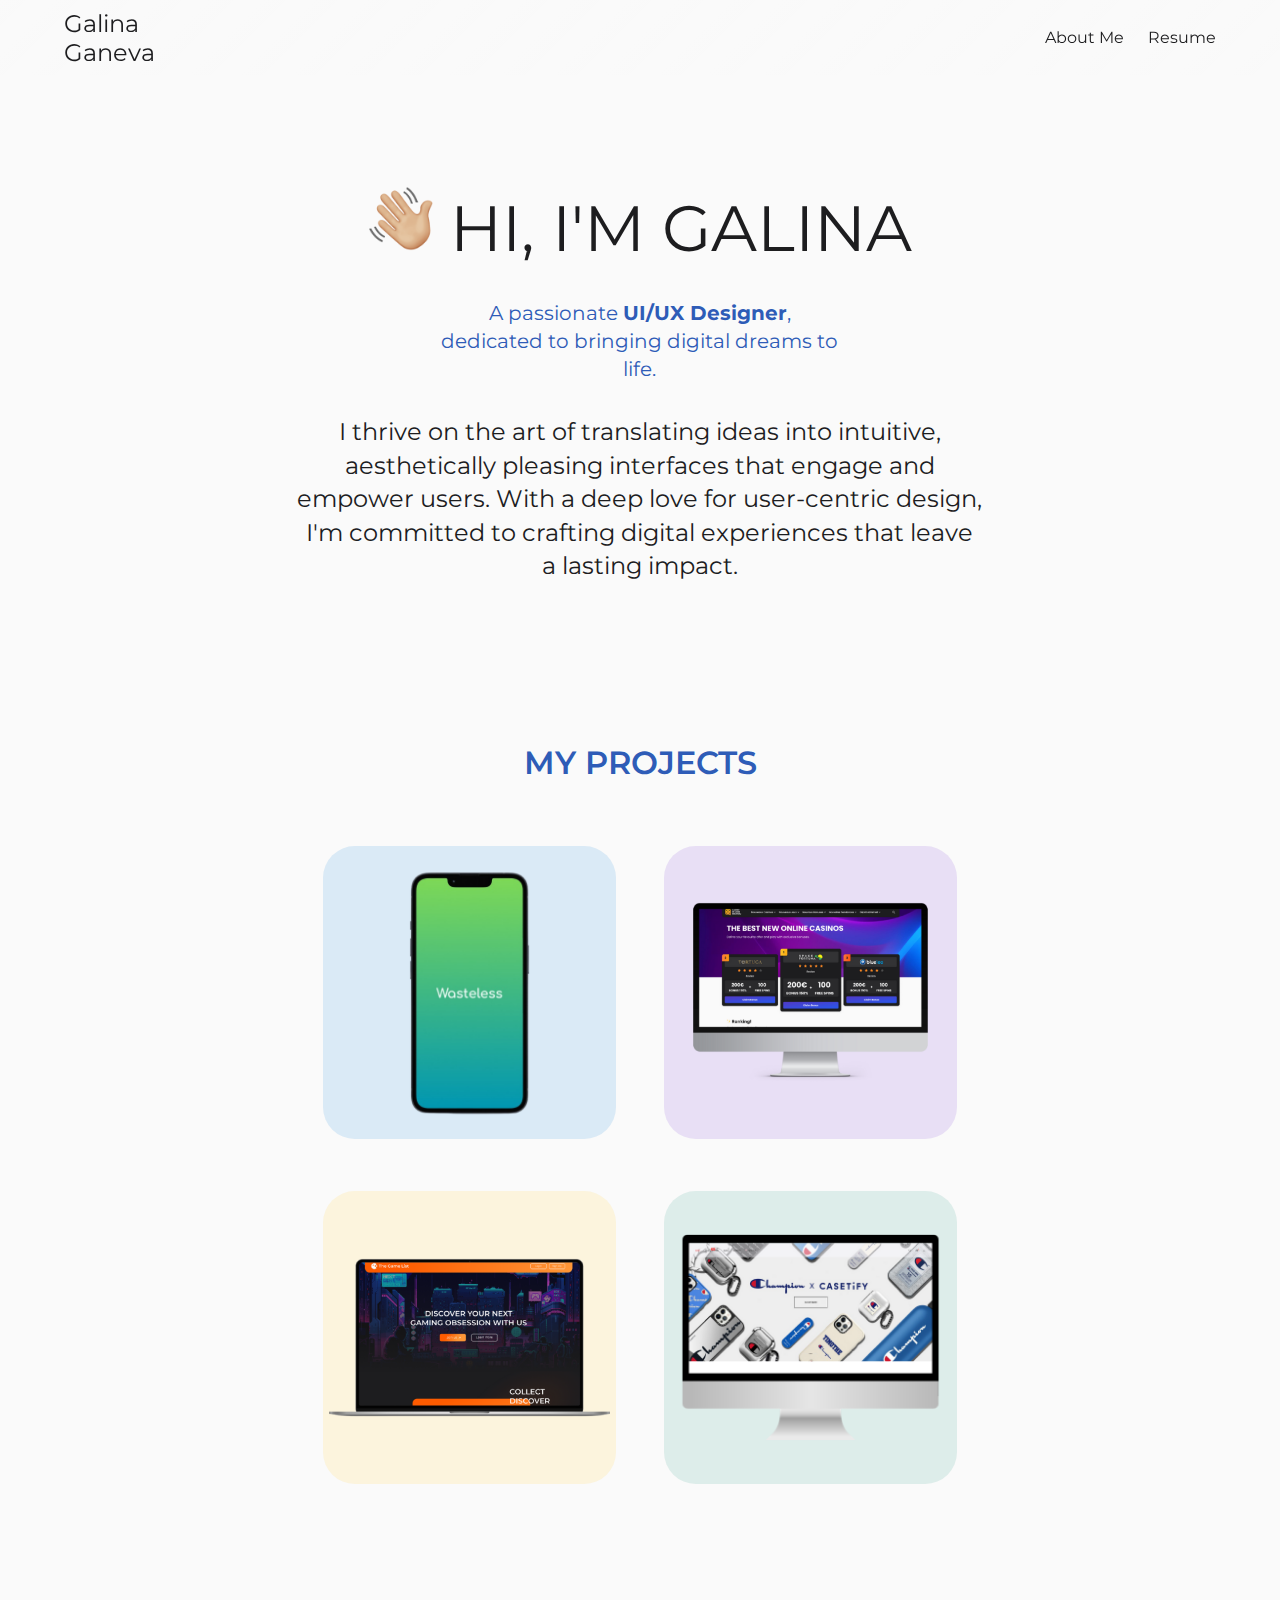
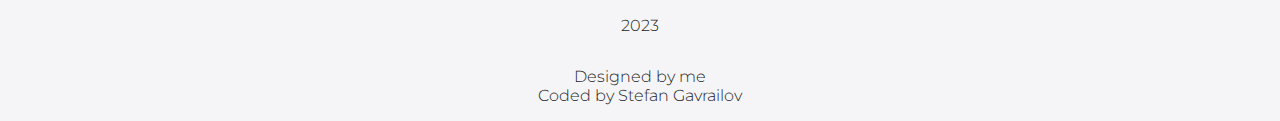
==== commit db9c65ca: "final site adjustment" ====
--- a/index.html
+++ b/index.html
@@ -85,13 +85,16 @@
             </div>
             <!-- Item 2 -->
             <div class="project-item">
-              <img src="imgs/project-casetify.png" alt="Project Icon" />
-              <a href="project-casetify.html">
+              <img src="imgs/seo/project-seo.png" alt="Project Icon" />
+              <a href="project-seo.html">
                 <div class="project-item-overlay">
-                  <h3 class="overlay-year">2022</h3>
+                  <h3 class="overlay-year">2023</h3>
                   <div class="overlay-container">
-                    <h2>Casetify<br />Home Page Redesign</h2>
-                    <h3>Fresh and modern redesign of the Casetify Home Page</h3>
+                    <h2>Casino En Ligne Nouveau</h2>
+                    <h3>
+                      A website where you can find detailed ratings and reviews
+                      of various casinos
+                    </h3>
                   </div>
                 </div>
               </a>
@@ -101,15 +104,15 @@
           <div class="projects-row">
             <!-- Item 1 -->
             <div class="project-item">
-              <img src="imgs/project-spotify.png" alt="Project Icon" />
-              <a href="project-spotify.html">
+              <img src="imgs/vglProject/project-vgl.png" alt="Project Icon" />
+              <a href="project-vgl.html">
                 <div class="project-item-overlay">
-                  <h3 class="overlay-year">2022</h3>
+                  <h3 class="overlay-year">2023</h3>
                   <div class="overlay-container">
-                    <h2>Spotify <br />Home Screen Redesign</h2>
+                    <h2>The Game List</h2>
                     <h3>
-                      A version of the current Spotify home screen that
-                      simpifies the user flow
+                      Gaming hub that empowers enthusiasts to track their played
+                      games
                     </h3>
                   </div>
                 </div>
@@ -117,15 +120,13 @@
             </div>
             <!-- Item 2 -->
             <div class="project-item">
-              <img src="imgs/project-biscfit.png" alt="Project Icon" />
-              <a href="project-biscfit.html">
+              <img src="imgs/project-casetify.png" alt="Project Icon" />
+              <a href="project-casetify.html">
                 <div class="project-item-overlay">
                   <h3 class="overlay-year">2022</h3>
                   <div class="overlay-container">
-                    <h2>Bisc-Fit</h2>
-                    <h3>
-                      Biscuits that solve the problem of tasteless healthy food
-                    </h3>
+                    <h2>Casetify<br />Home Page Redesign</h2>
+                    <h3>Fresh and modern redesign of the Casetify Home Page</h3>
                   </div>
                 </div>
               </a>
